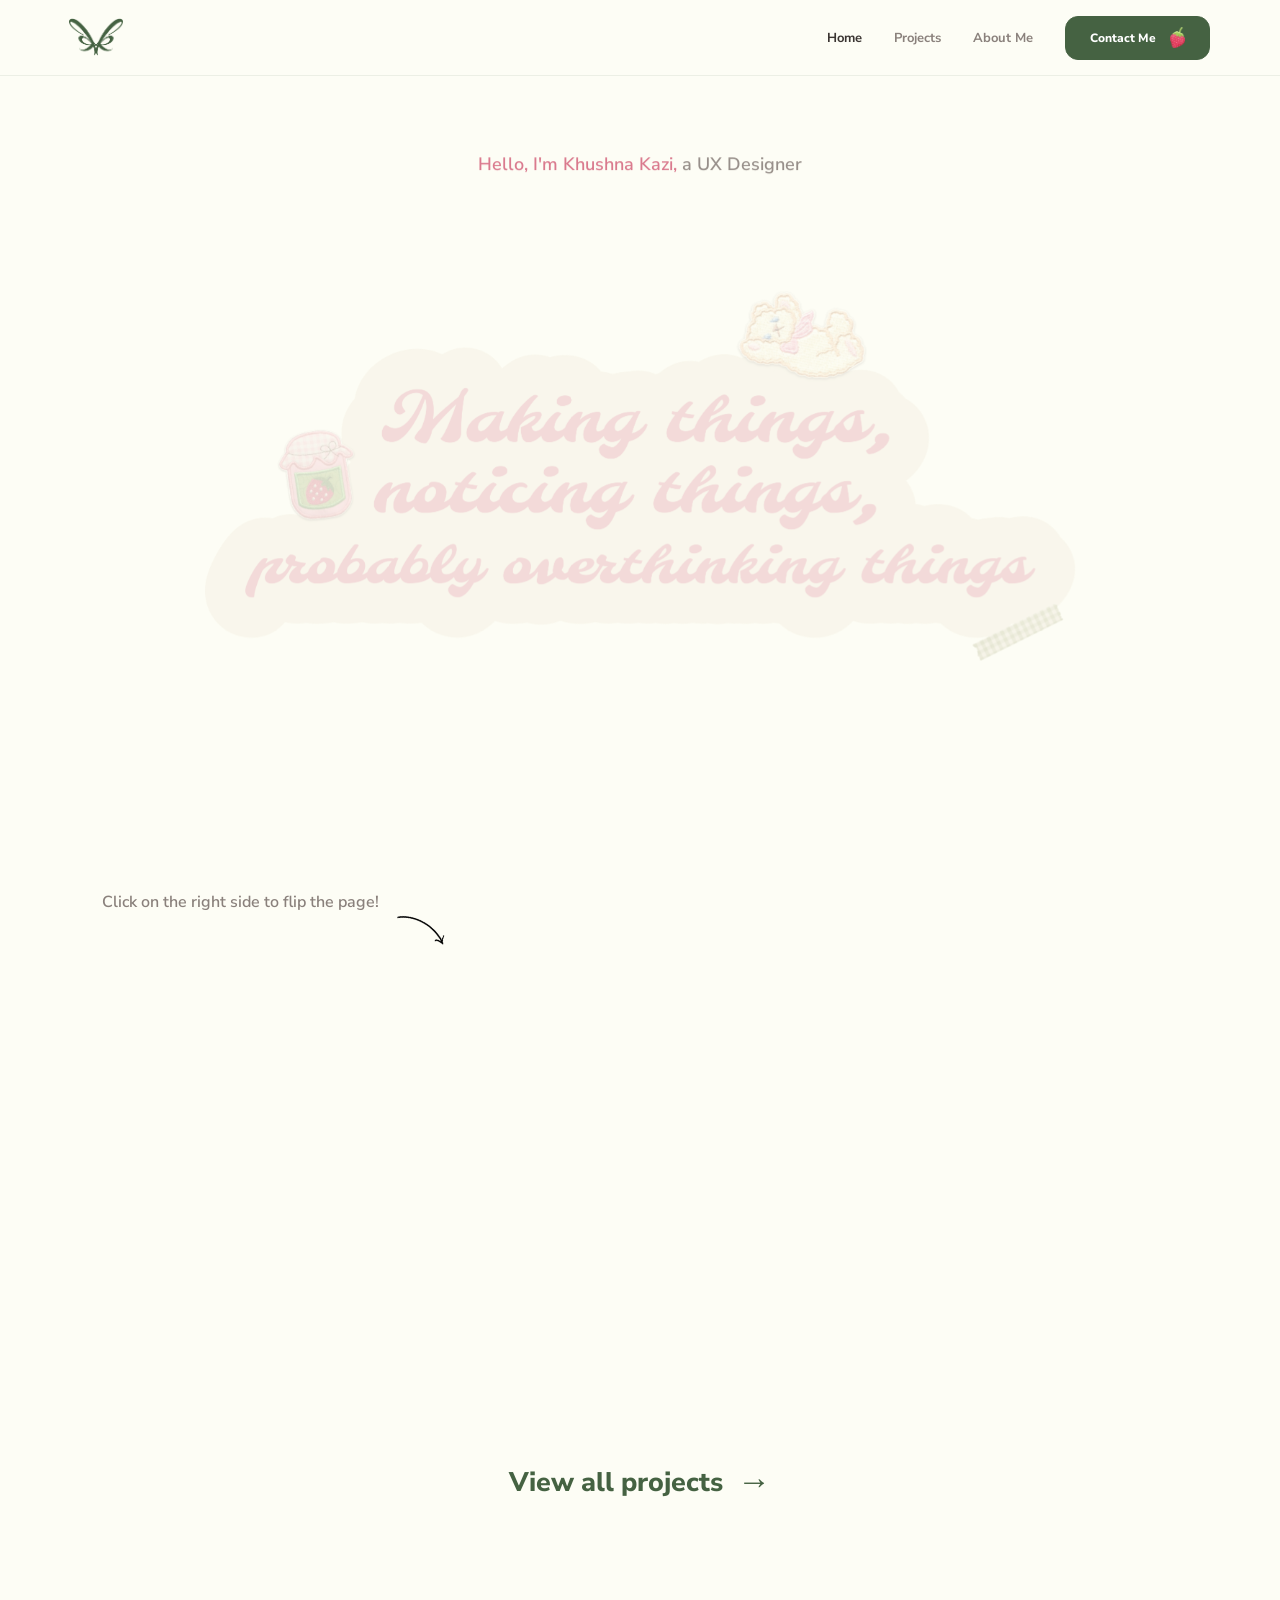
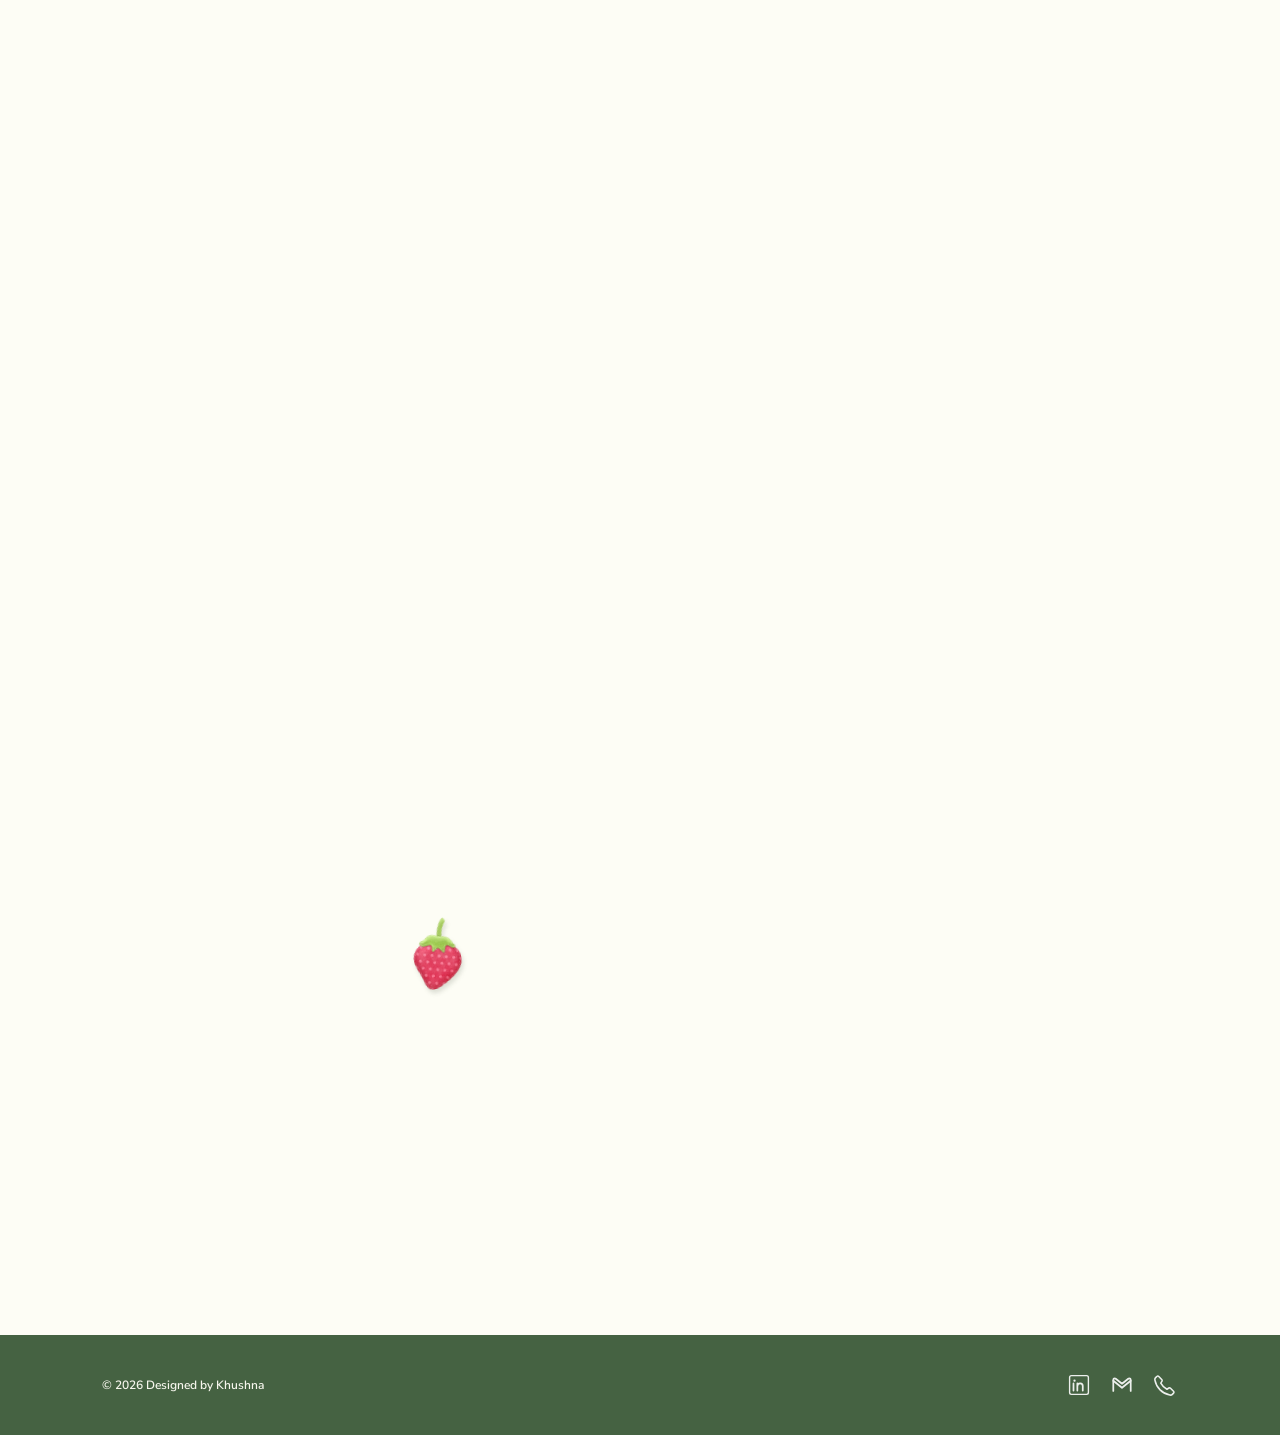
==== index.html @ fd44e113 "Initial commit - Khushna Portfolio" ====
<!doctype html>
<html lang="en">
  <head>
    <meta charset="utf-8">
    <meta http-equiv="refresh" content="0; url=main.html">
    <title>Khushna Kazi — UX Designer</title>
    <link rel="canonical" href="main.html">
  </head>
  <body>
    <p><a href="main.html">Open Khushna Kazi's portfolio</a></p>
  </body>
</html>
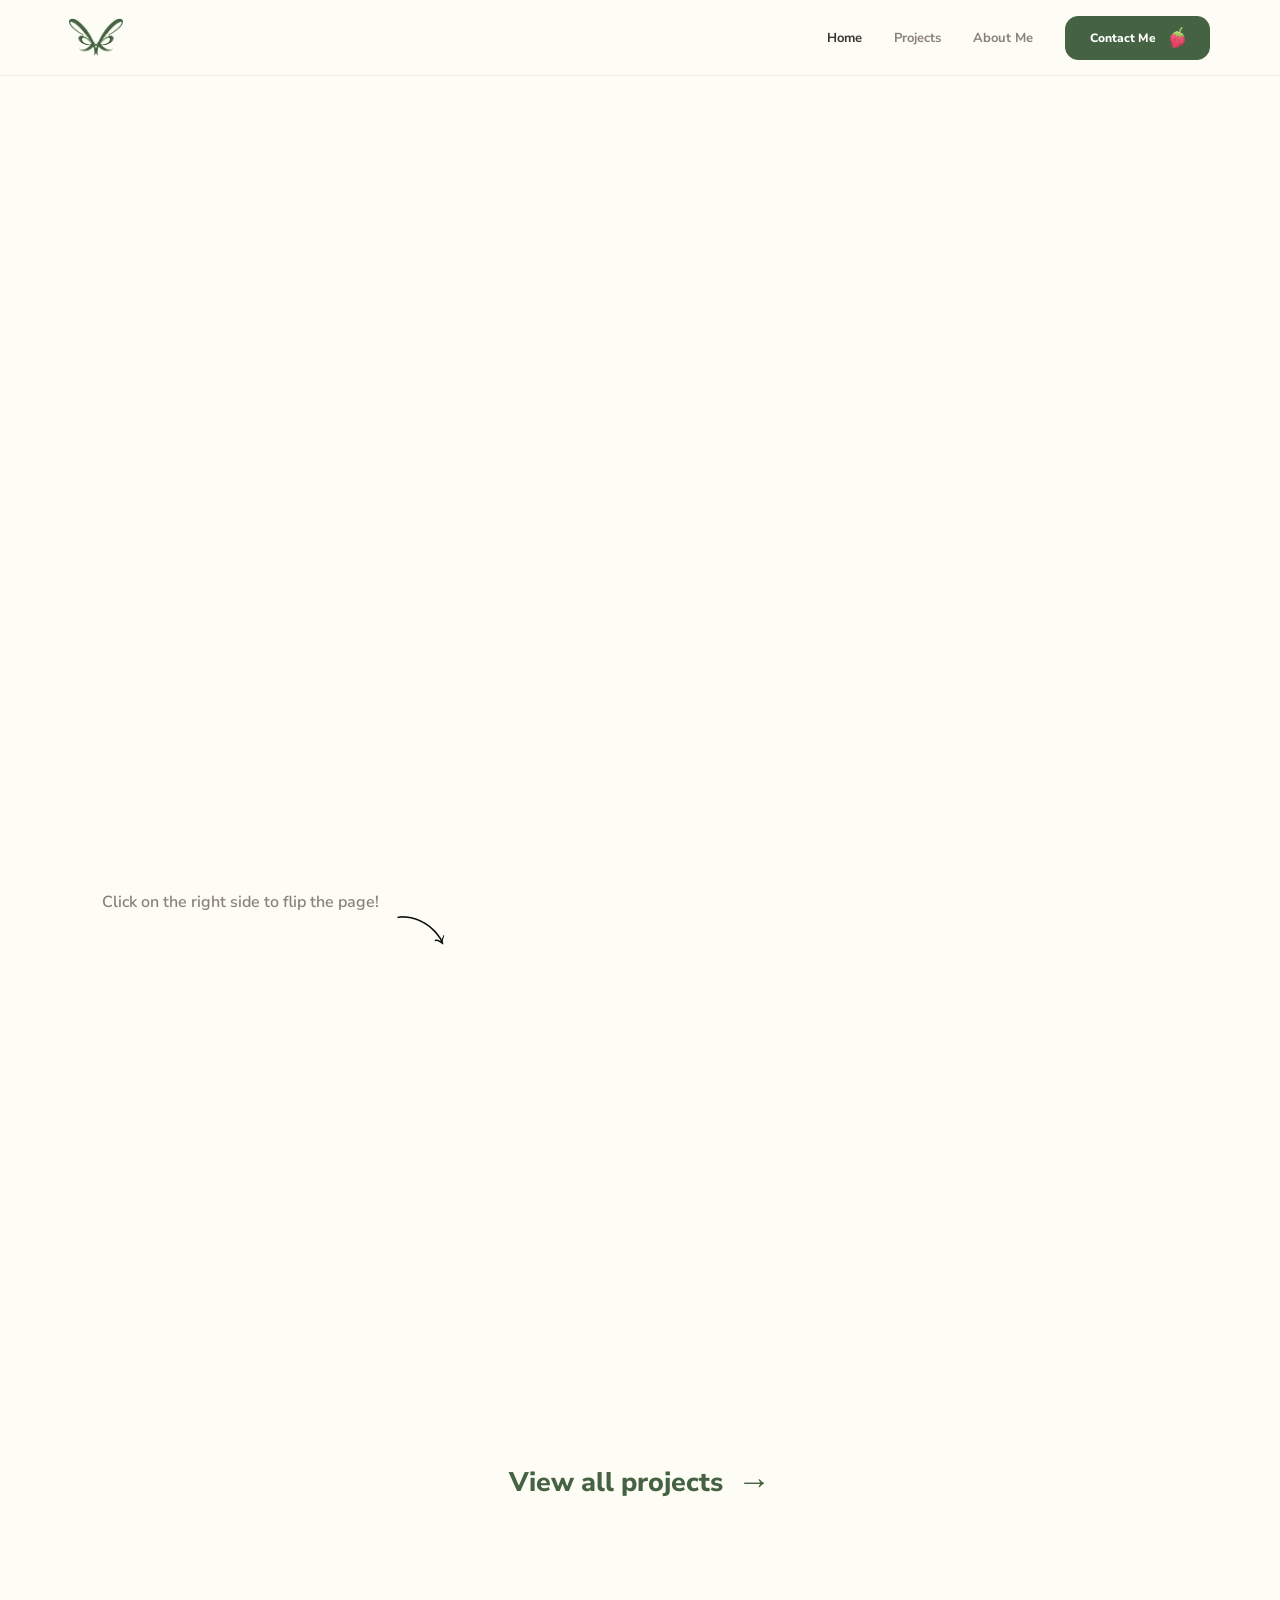
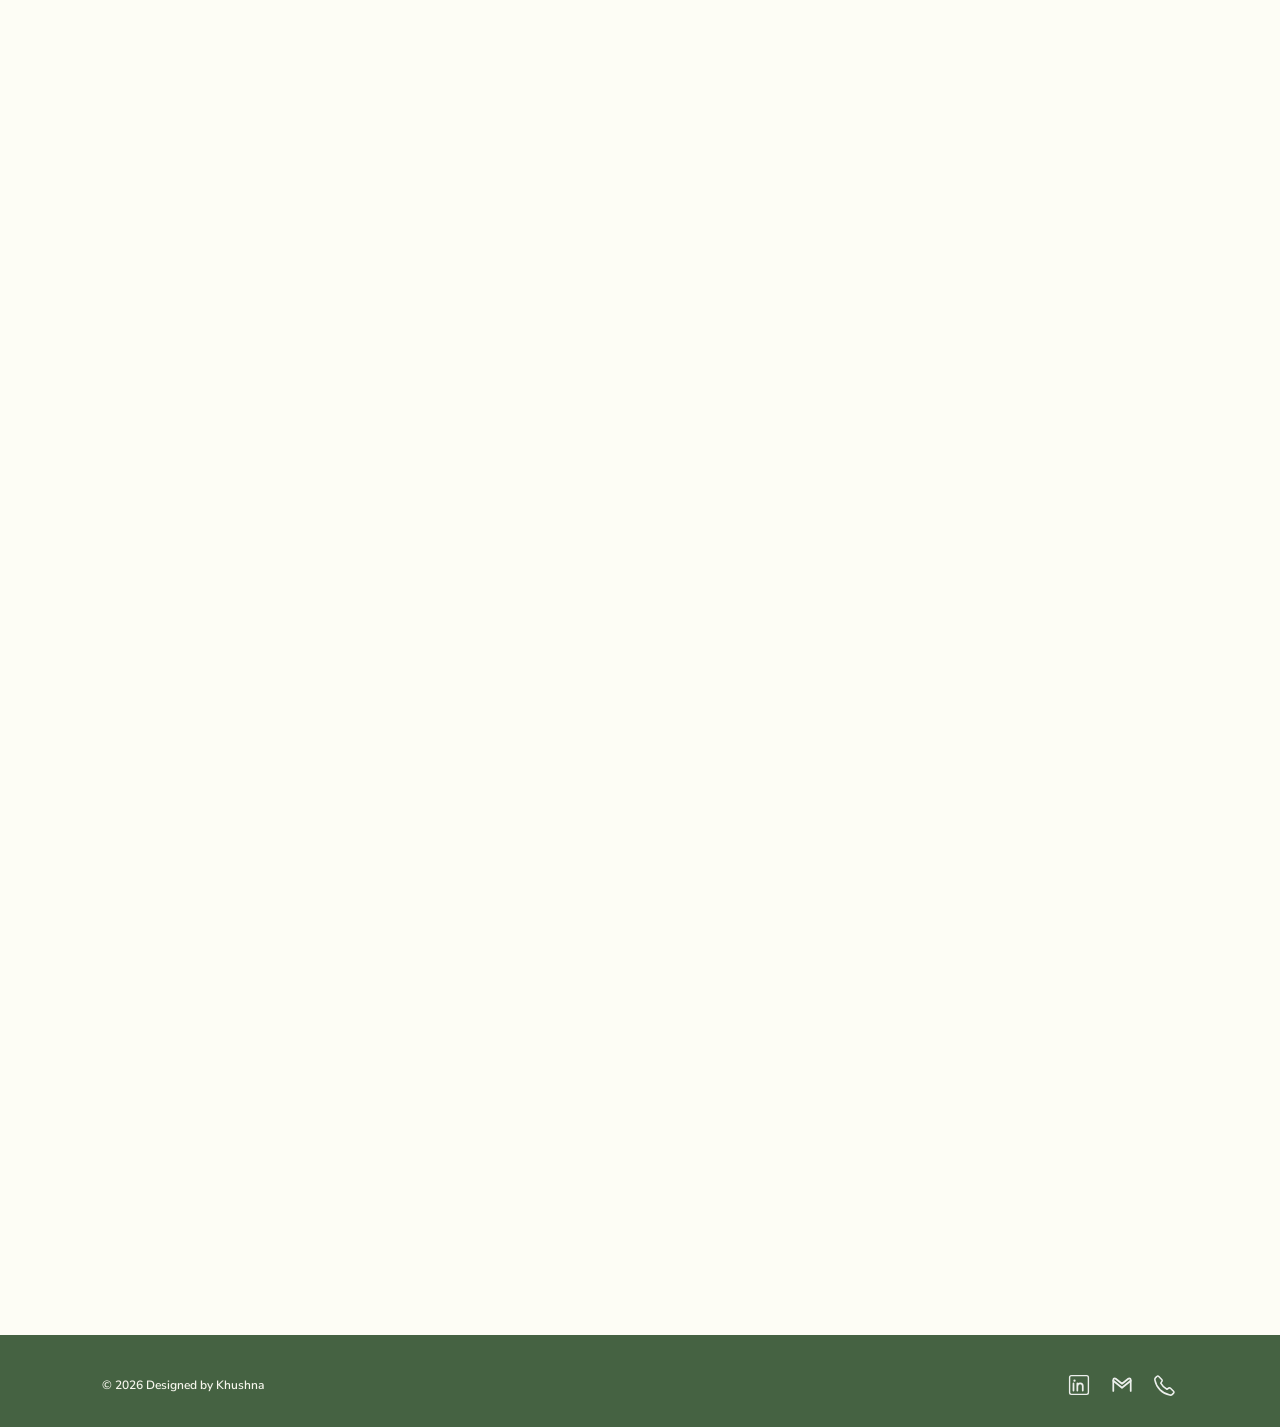
==== commit e7d1638d: "Update portfolio" ====
--- a/index.html
+++ b/index.html
@@ -2,9 +2,15 @@
 <html lang="en">
   <head>
     <meta charset="utf-8">
+    <title>Khushna Kazi | UX &amp; Product Designer</title>
+    <meta name="description" content="Explore Khushna Kazi's UX and product design portfolio, featuring research-driven projects, thoughtful interactions, and human-centred design.">
+    <meta property="og:title" content="Khushna Kazi | UX &amp; Product Designer">
+    <meta property="og:description" content="A little peek into my design process, UX case studies, and product design projects.">
+    <meta property="og:type" content="website">
+    <meta property="og:url" content="https://khushnak.github.io/Khushna-Portfolio/">
+    <meta property="og:image" content="https://khushnak.github.io/Khushna-Portfolio/Assets/Thumbnail.png">
+    <link rel="canonical" href="https://khushnak.github.io/Khushna-Portfolio/">
     <meta http-equiv="refresh" content="0; url=main.html">
-    <title>Khushna Kazi — UX Designer</title>
-    <link rel="canonical" href="main.html">
   </head>
   <body>
     <p><a href="main.html">Open Khushna Kazi's portfolio</a></p>
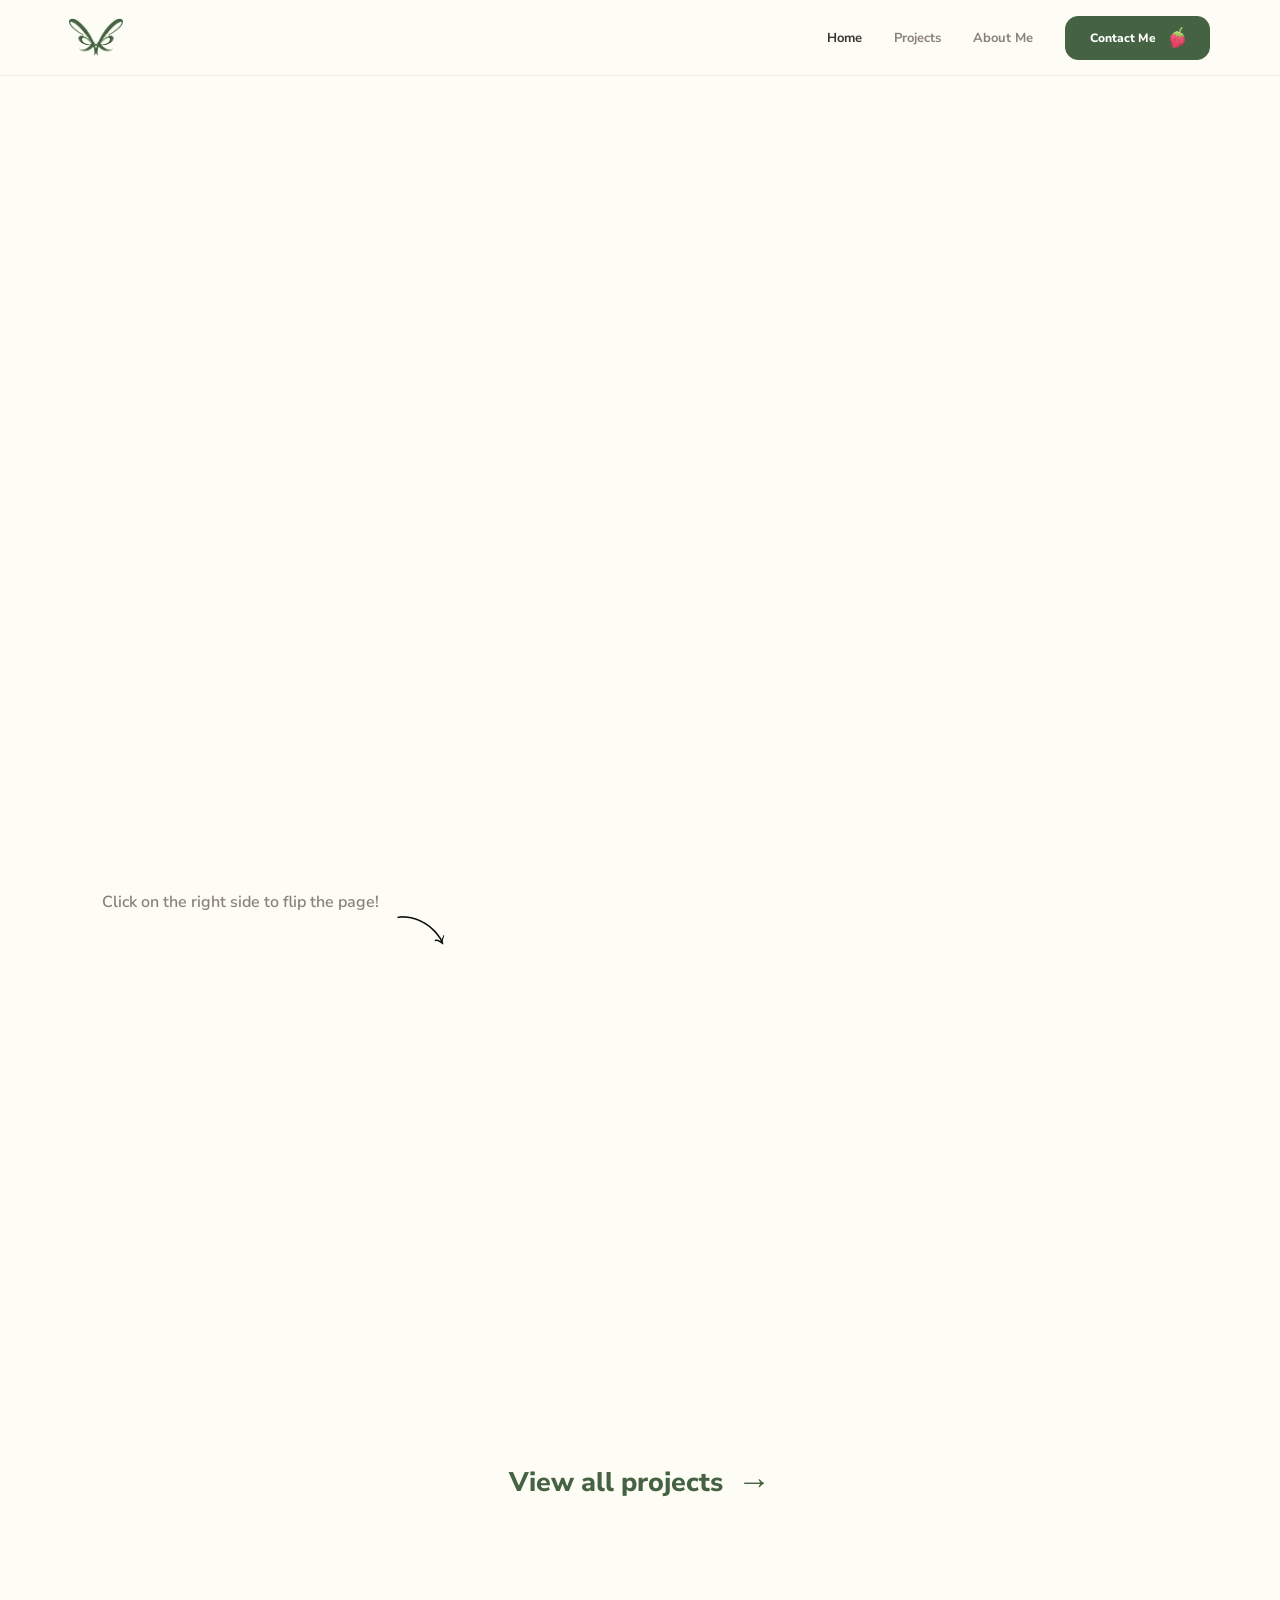
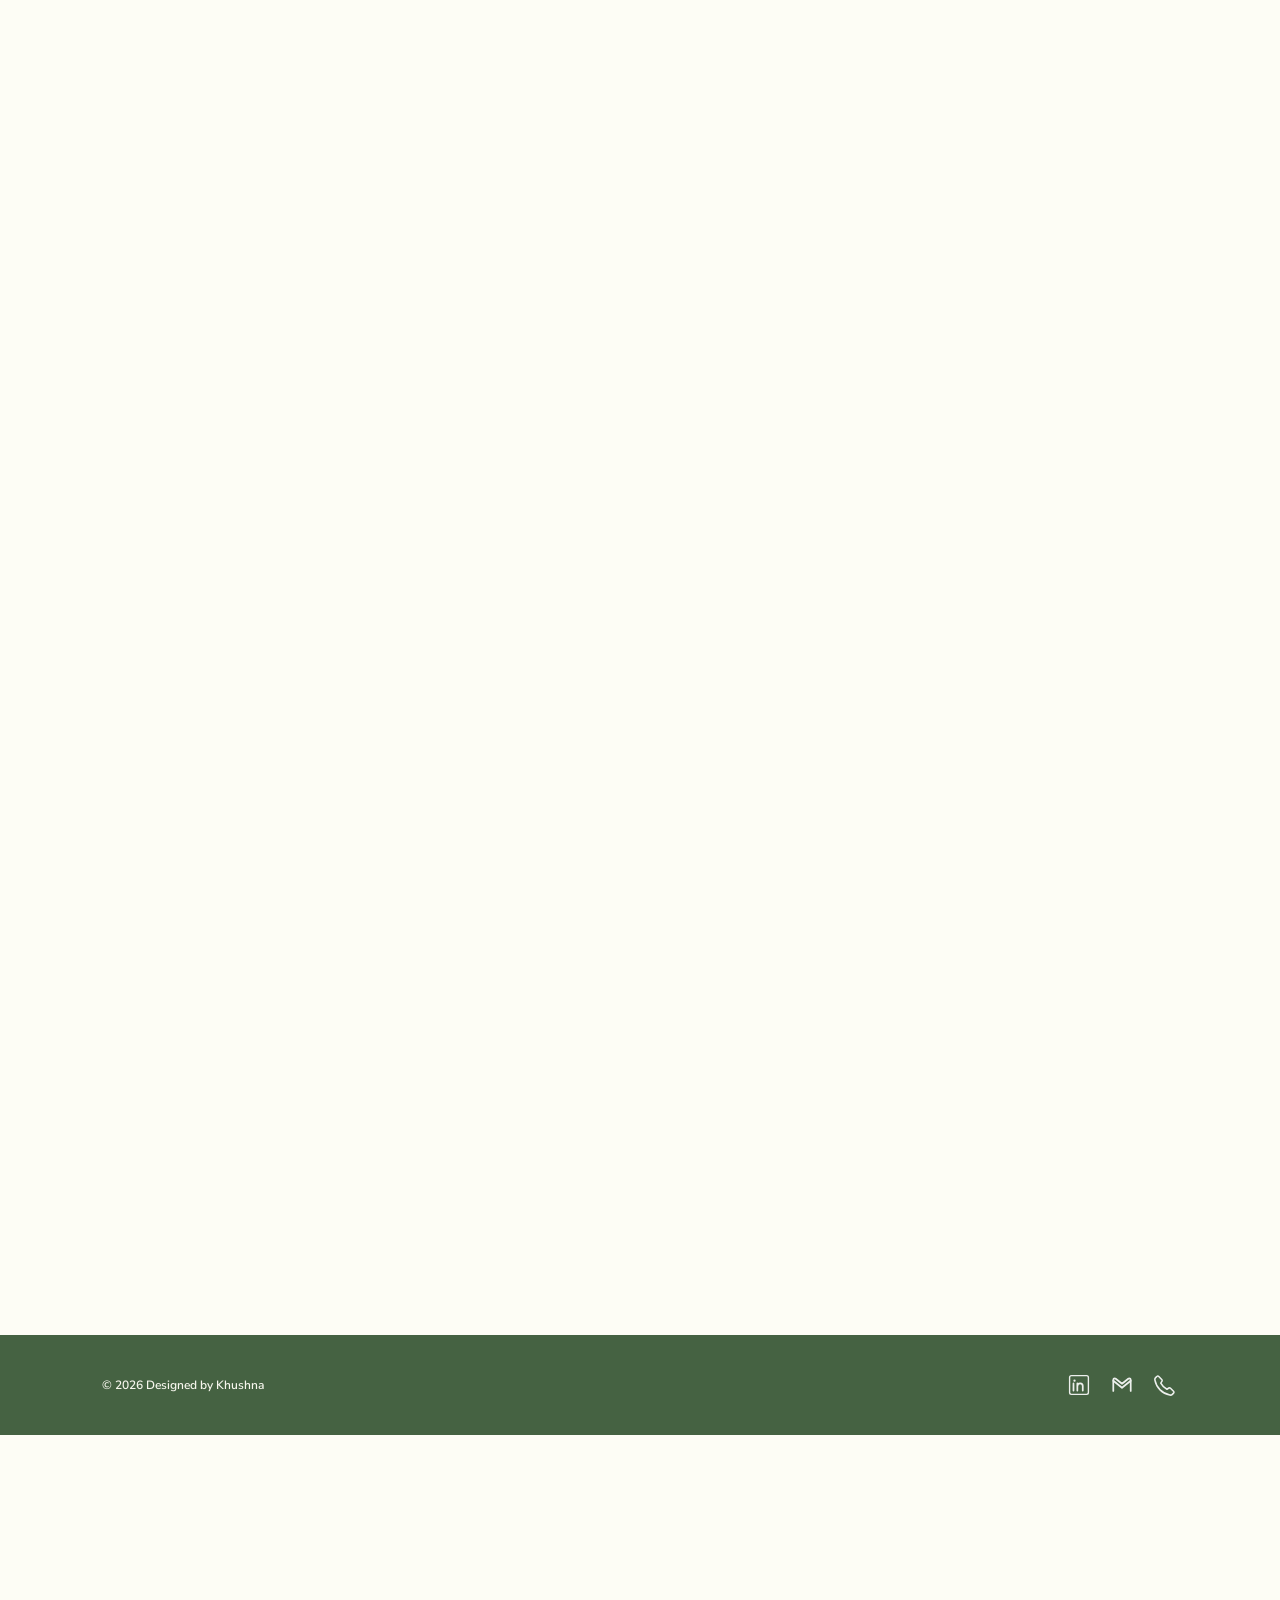
==== commit 26dc79ed: "Improve mobile layout and search indexing" ====
--- a/index.html
+++ b/index.html
@@ -2,14 +2,15 @@
 <html lang="en">
   <head>
     <meta charset="utf-8">
+    <meta name="viewport" content="width=device-width, initial-scale=1">
     <title>Khushna Kazi | UX &amp; Product Designer</title>
     <meta name="description" content="Explore Khushna Kazi's UX and product design portfolio, featuring research-driven projects, thoughtful interactions, and human-centred design.">
     <meta property="og:title" content="Khushna Kazi | UX &amp; Product Designer">
     <meta property="og:description" content="A little peek into my design process, UX case studies, and product design projects.">
     <meta property="og:type" content="website">
-    <meta property="og:url" content="https://khushnak.github.io/Khushna-Portfolio/">
+    <meta property="og:url" content="https://khushnak.github.io/Khushna-Portfolio/main.html">
     <meta property="og:image" content="https://khushnak.github.io/Khushna-Portfolio/Assets/Thumbnail.png">
-    <link rel="canonical" href="https://khushnak.github.io/Khushna-Portfolio/">
+    <link rel="canonical" href="https://khushnak.github.io/Khushna-Portfolio/main.html">
     <meta http-equiv="refresh" content="0; url=main.html">
   </head>
   <body>
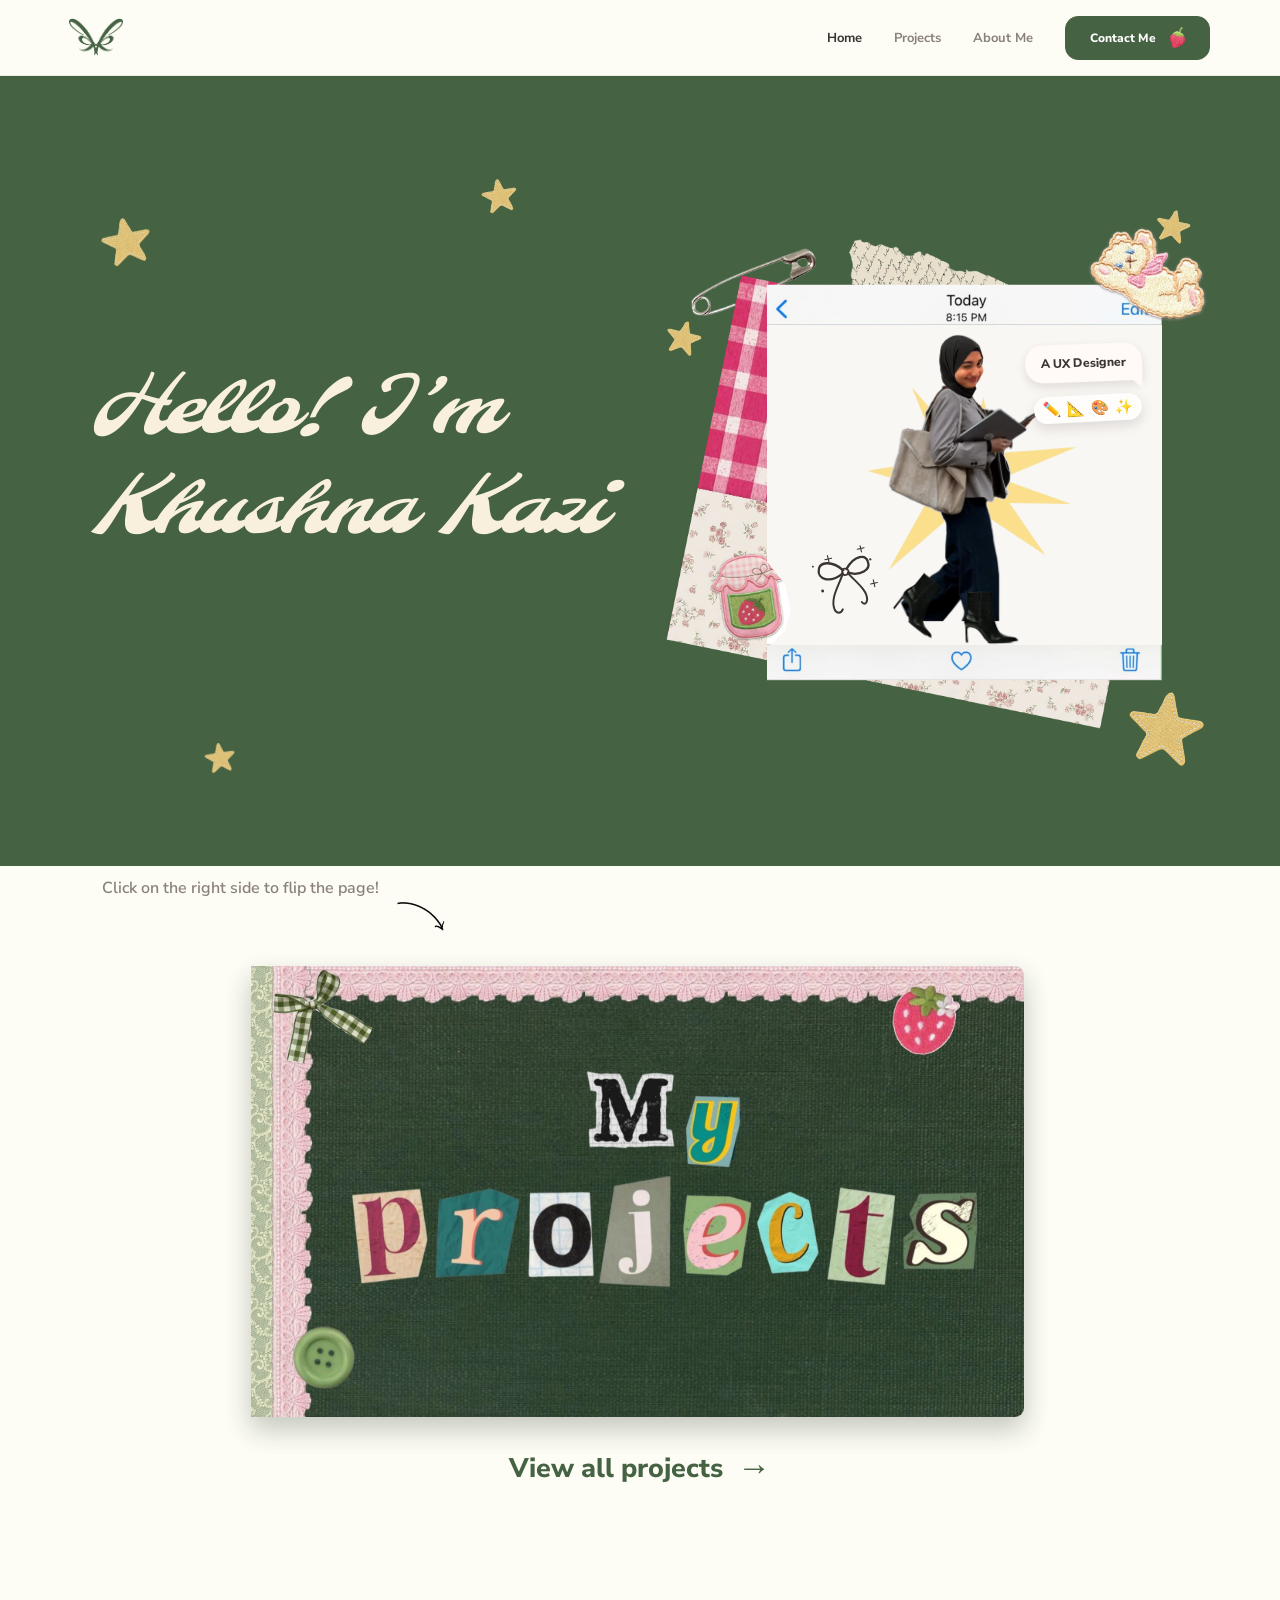
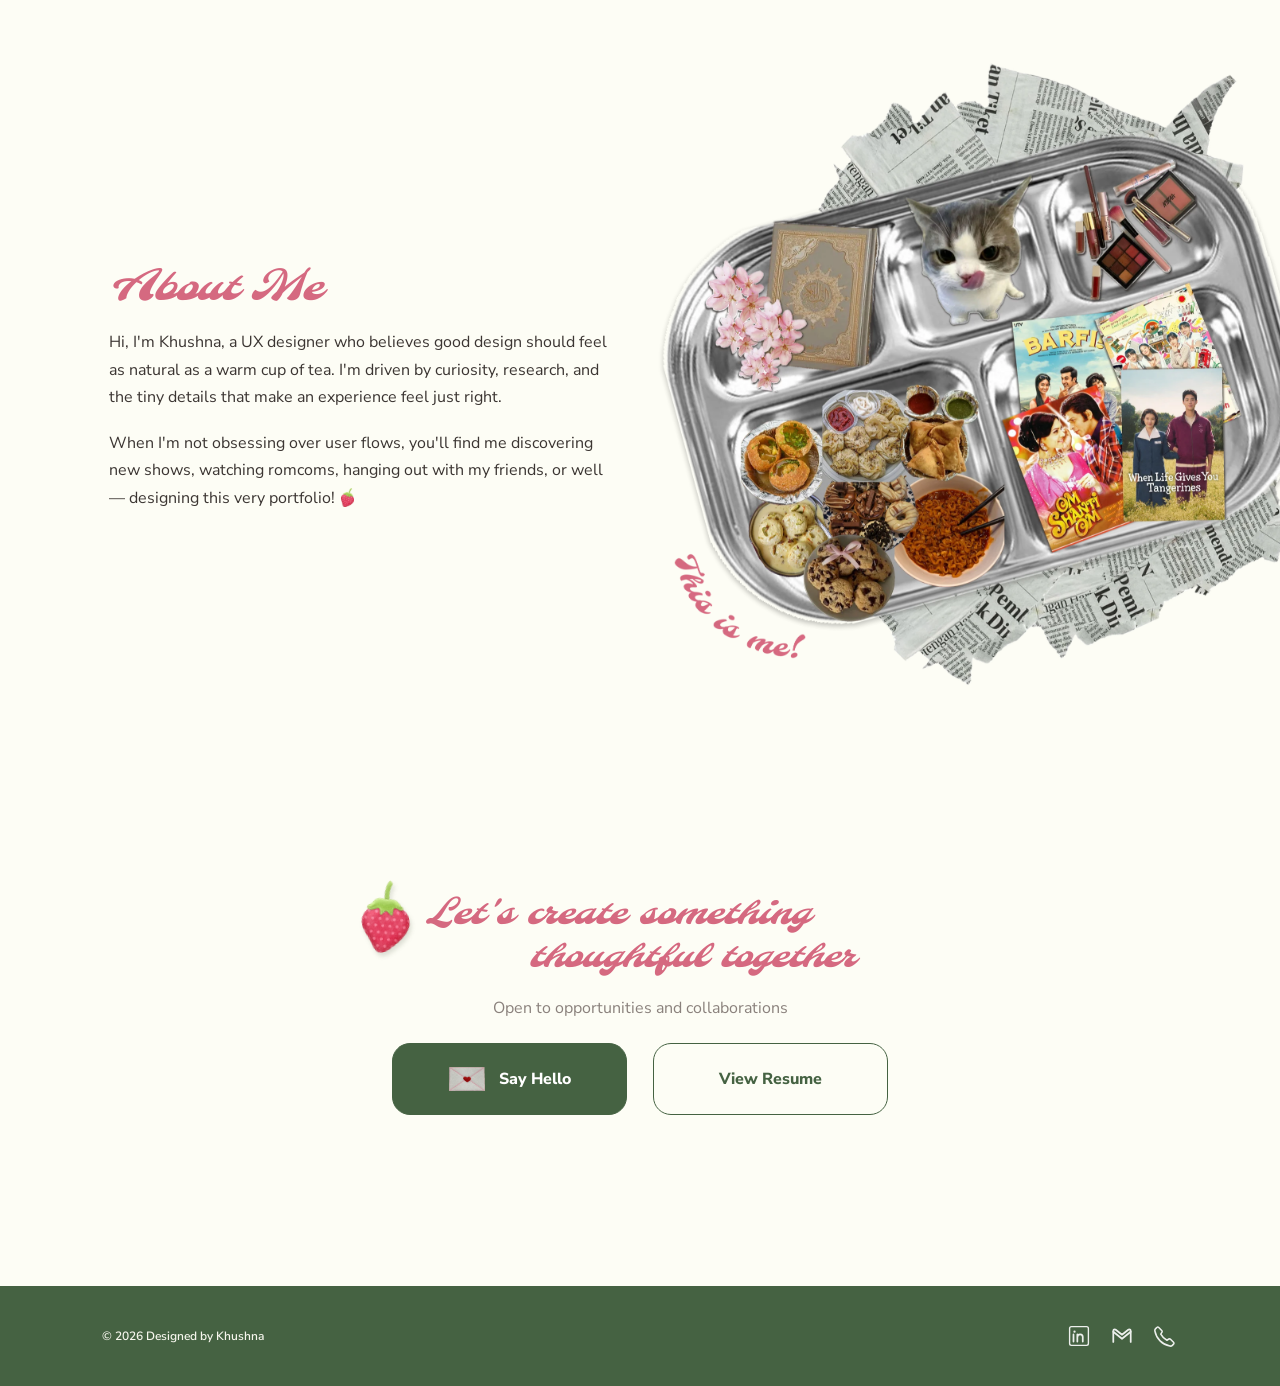
==== commit 5b6403c4: "Make index the portfolio homepage" ====
--- a/index.html
+++ b/index.html
@@ -3,17 +3,193 @@
   <head>
     <meta charset="utf-8">
     <meta name="viewport" content="width=device-width, initial-scale=1">
+    <meta name="theme-color" content="#FDFDF5">
+    <meta name="description" content="Explore Khushna Kazi's UX and product design portfolio, featuring research-driven projects, thoughtful interactions, and human-centred design.">
     <title>Khushna Kazi | UX &amp; Product Designer</title>
-    <meta name="description" content="Explore Khushna Kazi's UX and product design portfolio, featuring research-driven projects, thoughtful interactions, and human-centred design.">
     <meta property="og:title" content="Khushna Kazi | UX &amp; Product Designer">
     <meta property="og:description" content="A little peek into my design process, UX case studies, and product design projects.">
     <meta property="og:type" content="website">
-    <meta property="og:url" content="https://khushnak.github.io/Khushna-Portfolio/main.html">
+    <meta property="og:url" content="https://khushnak.github.io/Khushna-Portfolio/">
     <meta property="og:image" content="https://khushnak.github.io/Khushna-Portfolio/Assets/Thumbnail.png">
-    <link rel="canonical" href="https://khushnak.github.io/Khushna-Portfolio/main.html">
-    <meta http-equiv="refresh" content="0; url=main.html">
+    <link rel="canonical" href="https://khushnak.github.io/Khushna-Portfolio/">
+    <link rel="preconnect" href="https://fonts.googleapis.com">
+    <link rel="preconnect" href="https://fonts.gstatic.com" crossorigin>
+    <link href="https://fonts.googleapis.com/css2?family=Molle:ital@1&amp;family=Nunito+Sans:wght@400;500;600;700;800&amp;display=swap" rel="stylesheet">
+    <link rel="stylesheet" href="styles.css?v=20261126-3">
+    <script src="script.js?v=20261126-1" defer></script>
   </head>
-  <body>
-    <p><a href="main.html">Open Khushna Kazi's portfolio</a></p>
+  <body class="page-home">
+    <header class="site-header mobile-header">
+      <a class="brand" href="./" aria-label="Khushna Kazi, home">
+        <img src="Assets/logo.png" alt="" width="920" height="1080">
+      </a>
+      <button class="mobile-menu-toggle" type="button" aria-controls="mobile-nav" aria-expanded="false" aria-label="Open menu"><span class="menu-lines" aria-hidden="true"></span></button>
+      <nav class="site-nav" id="mobile-nav" aria-label="Main navigation">
+        <a class="nav-link is-current" href="./" aria-current="page">Home</a>
+        <a class="nav-link" href="projects.html">Projects</a>
+        <a class="nav-link" href="#about" data-scroll-to="about">About Me</a>
+        <a class="contact-button" href="https://mail.google.com/mail/?view=cm&amp;fs=1&amp;to=khushna.kazi%40gmail.com" target="_blank" rel="noopener noreferrer">Contact Me <img src="Assets/strawberry.png" alt="" width="268" height="387"></a>
+      </nav>
+    </header>
+
+    <main>
+      <section class="hero reveal-scope" id="home" data-reveal aria-labelledby="hero-title">
+        <img class="star hero-star small-star star-one" style="--star-delay:.58s" width="256" height="244" src="Assets/yellow star embroidery-transparent.png" alt="">
+        <img class="star hero-star small-star star-two" style="--star-delay:.88s" width="256" height="244" src="Assets/yellow star embroidery-transparent.png" alt="">
+        <img class="star hero-star small-star star-three" style="--star-delay:1.18s" width="256" height="244" src="Assets/yellow star embroidery-transparent.png" alt="">
+        <img class="star hero-star small-star star-four" style="--star-delay:1.48s" width="256" height="244" src="Assets/yellow star embroidery-transparent.png" alt="">
+        <img class="star hero-star small-star star-five" style="--star-delay:1.78s" width="256" height="244" src="Assets/yellow star embroidery-transparent.png" alt="">
+        <img class="star hero-star small-star star-six" style="--star-delay:2.08s" width="256" height="244" src="Assets/yellow star embroidery-transparent.png" alt="">
+        <div class="hero-copy">
+          <h1 id="hero-title"><span>Hello! I’m</span><span>Khushna Kazi</span></h1>
+          <p class="visually-hidden">UX designer</p>
+        </div>
+        <div class="hero-visual">
+          <div class="frame-window" aria-hidden="true">
+            <img class="yellow-star" src="Assets/Yellow-Star-transparent.png" alt="">
+            <img class="character is-active" src="Assets/UXDesigner-cutout.webp" alt="">
+            <img class="character" src="Assets/Creative-cutout.webp?v=20261125-2" alt="">
+            <img class="character" src="Assets/Cutie-cutout.webp?v=20261125-2" alt="">
+            <span class="reaction-tray" id="reaction-tray"><span>✏️</span><span>📐</span><span>🎨</span><span>✨</span></span>
+            <span class="role-message"><span>A </span><span id="role-word">UX Designer</span></span>
+          </div>
+          <img class="frame-art" src="Assets/Frame.png?v=20261125-2" alt="">
+          <img class="frame-art frame-jam-front" src="Assets/Frame.png?v=20261125-2" alt="" aria-hidden="true">
+          <button class="frame-icon-button frame-share-button" type="button" data-meme="Assets/share meme.jpg" data-meme-alt="A smiling man wearing a patterned scarf" aria-label="Open share meme"></button>
+          <button class="frame-icon-button frame-heart-button" type="button" data-meme="Assets/like meme.jpg" data-meme-alt="A yellow character saying Arigathanks gozaimuch" aria-label="Open heart meme"></button>
+          <button class="frame-icon-button frame-delete-button" type="button" data-meme="Assets/delete meme.jpg" data-meme-alt="A collage of Salman Khan reaction faces" aria-label="Open delete meme"></button>
+          <svg class="role-doodle bow-doodle is-active" viewBox="0 0 120 145" aria-hidden="true">
+            <path class="ink" stroke-width="4" d="M58 48 C42 26 21 25 17 37 C10 53 30 66 56 53 M64 47 C84 26 102 30 103 43 C105 58 85 65 65 54"/>
+            <path class="ink" stroke-width="3.4" d="M55 55 C43 74 25 91 28 111 C30 119 37 121 42 114 M65 55 C75 73 91 91 87 107 C84 115 79 114 77 109"/>
+            <path class="ink" stroke-width="3" d="M56 48 C58 44 63 45 66 49 C68 53 65 57 61 57 C56 57 54 53 56 48 Z"/>
+            <path class="ink" stroke-width="1.9" d="M37 17 L37 29 M31 23 L43 23 M96 13 L96 24 M90 18 L102 18 M105 76 L105 88 M99 82 L111 82"/>
+            <circle class="dot" cx="15" cy="75" r="2.5"/><circle class="dot" cx="108" cy="40" r="2"/><circle class="dot" cx="8" cy="30" r="1.7"/>
+          </svg>
+          <svg class="role-doodle sparkle-doodle" viewBox="0 0 120 145" aria-hidden="true">
+            <path class="ink" stroke-width="3.4" d="M57 24 Q60 53 65 61 Q72 67 95 71 Q70 75 65 84 Q60 93 57 121 Q53 94 47 85 Q39 78 16 72 Q40 68 47 60 Q53 52 57 24 Z"/>
+            <path class="ink" stroke-width="2.8" d="M25 18 Q27 28 37 31 Q27 33 25 43 Q23 33 13 31 Q23 29 25 18 Z M98 21 Q100 34 113 37 Q100 40 98 53 Q96 40 83 37 Q96 34 98 21 Z"/>
+            <circle class="dot" cx="14" cy="95" r="2.6"/><circle class="dot" cx="104" cy="107" r="2.5"/><circle class="dot" cx="103" cy="13" r="2"/>
+          </svg>
+          <svg class="role-doodle bunny-doodle" viewBox="0 0 120 145" aria-hidden="true">
+            <path class="ink" stroke-width="4.1" d="M41 54 C36 44 33 22 37 14 C41 6 50 10 54 17 C58 24 58 38 60 46 C62 35 65 16 72 12 C80 7 87 11 88 20 C89 33 82 48 78 56 C91 65 97 79 96 95 C95 115 81 126 60 127 C37 128 22 114 22 94 C22 78 28 65 41 54 Z"/>
+            <circle class="dot" cx="42" cy="91" r="3.6"/><circle class="dot" cx="77" cy="91" r="3.6"/>
+            <path class="ink" stroke-width="2.8" d="M55 106 L60 110 L65 106 M60 110 L55 116 M60 110 L65 116"/>
+          </svg>
+        </div>
+      </section>
+
+      <dialog class="hero-meme-dialog" id="hero-meme-dialog" aria-label="Meme popup">
+        <button class="hero-meme-close" type="button" aria-label="Close meme popup">×</button>
+        <img src="" alt="">
+      </dialog>
+
+      <section class="featured-projects reveal-scope" id="featured-projects" data-reveal aria-labelledby="featured-title">
+        <h2 class="mobile-projects-title" id="featured-title">My Projects</h2>
+        <img class="star feature-star star-1" src="Assets/star.png" alt="" style="--star-delay:.58s" loading="lazy" width="256" height="244">
+        <img class="star feature-star star-2" src="Assets/star.png" alt="" style="--star-delay:.88s" loading="lazy" width="256" height="244">
+        <img class="star feature-star star-3" src="Assets/star.png" alt="" style="--star-delay:1.18s" loading="lazy" width="256" height="244">
+        <p class="book-hint"><span>Click on the right side to flip the page!</span><img src="Assets/arrow.png" alt="" width="126" height="127"></p>
+
+        <div class="book-stage reveal-from-top" data-book aria-label="Featured project scrapbook">
+          <div class="book-spine" aria-hidden="true"></div>
+          <div class="book-pages">
+            <article class="project-page is-active" data-project-page="0" aria-label="Selective Mutism project preview">
+              <img src="Assets/web/sm.webp" alt="Scrapbook preview of a low-pressure communication tool for children with selective mutism" width="2000" height="1166" loading="lazy">
+              <a class="case-link" href="selective-mutism.html">Read the case study <span aria-hidden="true">→</span></a>
+            </article>
+            <article class="project-page" data-project-page="1" aria-label="Svaroots project preview" aria-hidden="true">
+              <img src="Assets/web/svaroots.webp" alt="Scrapbook preview of Svaroots, a sneaker brand shaped by Indian craft" width="2000" height="1166" loading="lazy">
+              <a class="case-link" href="svaroots.html" tabindex="-1">Read the case study <span aria-hidden="true">→</span></a>
+            </article>
+            <article class="project-page" data-project-page="2" aria-label="Chakli Maker project preview" aria-hidden="true">
+              <img src="Assets/web/chakli.webp" alt="Scrapbook preview of a redesigned traditional chakli maker" width="2000" height="1166" loading="lazy">
+              <a class="case-link" href="chakli.html" tabindex="-1">Read the case study <span aria-hidden="true">→</span></a>
+            </article>
+            <button class="book-turn book-turn-next" type="button" data-book-next aria-label="Flip to the next project"><span aria-hidden="true">→</span></button>
+          </div>
+          <button class="book-turn book-turn-prev" type="button" data-book-prev aria-label="Return to the scrapbook cover"></button>
+          <div class="page-flip" data-page-flip aria-hidden="true">
+            <img class="page-flip-front" src="Assets/web/sm.webp" alt="" width="2000" height="1166">
+            <div class="page-flip-back"></div>
+          </div>
+          <button class="book-cover" type="button" data-book-open aria-label="Open the project scrapbook by turning its right edge">
+            <img src="Assets/web/scrapbook_cover.webp" alt="My projects scrapbook cover" width="2000" height="1166" loading="eager" fetchpriority="low" decoding="async">
+          </button>
+        </div>
+
+        <div class="featured-mobile" aria-label="Featured case studies">
+          <article class="project-card">
+            <div class="project-card-image"><img src="Assets/sm_cover.webp" alt="Selective Mutism project sketchbook with communication tool concepts" width="1448" height="1086" loading="lazy"></div>
+            <div class="project-card-body">
+              <p class="project-card-kicker">UX Research &amp; Concept · In Progress · Team of 4</p>
+              <h3>Designing Low Pressure Communication for Children with Selective Mutism</h3>
+              <p class="project-card-summary">A research-driven communication tool designed to help children with Selective Mutism communicate comfortably, without pressure.</p>
+              <a class="project-card-link" href="selective-mutism.html" aria-label="Read the Selective Mutism case study">Read the case study <span aria-hidden="true">→</span></a>
+            </div>
+          </article>
+          <article class="project-card">
+            <div class="project-card-image"><img src="Assets/svaroots_cover.webp" alt="Svaroots sneaker brand concept sketchbook" width="1448" height="1086" loading="lazy"></div>
+            <div class="project-card-body">
+              <p class="project-card-kicker">Research, Branding &amp; App UI · Team of 5</p>
+              <h3>Building a Sneaker Brand Around Indian Craft</h3>
+              <p class="project-card-summary">Svaroots — a customizable sneaker platform blending Indian textile heritage with modern personalization.</p>
+              <a class="project-card-link" href="svaroots.html" aria-label="Read the Svaroots case study">Read the case study <span aria-hidden="true">→</span></a>
+            </div>
+          </article>
+          <article class="project-card">
+            <div class="project-card-image"><img src="Assets/chakli_cover.webp" alt="Traditional chakli maker redesign sketchbook" width="1280" height="720" loading="lazy"></div>
+            <div class="project-card-body">
+              <p class="project-card-kicker">Ergonomics &amp; Product Design · Team of 4</p>
+              <h3>Redesigning the Traditional Chakli Maker</h3>
+              <p class="project-card-summary">Redesigning the traditional chakli maker to improve comfort, usability and everyday cooking experiences.</p>
+              <a class="project-card-link" href="chakli.html" aria-label="Read the Chakli Maker case study">Read the case study <span aria-hidden="true">→</span></a>
+            </div>
+          </article>
+        </div>
+
+        <a class="view-projects" href="projects.html">View all projects <span aria-hidden="true">→</span></a>
+      </section>
+
+      <section class="about reveal-scope" id="about" data-reveal aria-labelledby="about-title">
+        <img class="star about-star star-1" src="Assets/star.png" alt="" style="--star-delay:.58s" loading="lazy" width="256" height="244">
+        <img class="star about-star star-2" src="Assets/star.png" alt="" style="--star-delay:.88s" loading="lazy" width="256" height="244">
+        <img class="star about-star star-3" src="Assets/star.png" alt="" style="--star-delay:1.18s" loading="lazy" width="256" height="244">
+        <div class="about-copy reveal-from-left">
+          <h2 id="about-title">About Me</h2>
+          <p>Hi, I'm Khushna, a UX designer who believes good design should feel as natural as a warm cup of tea. I'm driven by curiosity, research, and the tiny details that make an experience feel just right.</p>
+          <p>When I'm not obsessing over user flows, you'll find me discovering new shows, watching romcoms, hanging out with my friends, or well — designing this very portfolio! <img class="inline-berry" src="Assets/strawberry.png" alt="" width="268" height="387"></p>
+        </div>
+        <img class="about-art reveal-from-right" src="Assets/web/tray.webp" alt="A tray with favourite foods, a kitten, a book, films and everyday inspirations" width="1800" height="1651" loading="lazy">
+      </section>
+
+      <section class="closing reveal-scope" id="contact" data-reveal aria-labelledby="closing-title">
+        <img class="star closing-star star-1" src="Assets/star.png" alt="" style="--star-delay:.58s" loading="lazy" width="256" height="244">
+        <img class="star closing-star star-2" src="Assets/star.png" alt="" style="--star-delay:.88s" loading="lazy" width="256" height="244">
+        <img class="star closing-star star-3" src="Assets/star.png" alt="" style="--star-delay:1.18s" loading="lazy" width="256" height="244">
+        <div class="closing-content reveal-from-top">
+          <h2 id="closing-title"><img class="closing-berry" src="Assets/strawberry.png" alt="" width="268" height="387"><span>Let's create something</span><span>thoughtful together</span></h2>
+          <p>Open to opportunities and collaborations</p>
+          <div class="closing-actions">
+            <a class="button button-primary" href="https://mail.google.com/mail/?view=cm&amp;fs=1&amp;to=khushna.kazi%40gmail.com" target="_blank" rel="noopener noreferrer"><img src="Assets/envelope.webp" alt="" width="480" height="323"> Say Hello</a>
+            <a class="button button-outline" href="https://drive.google.com/file/d/1aumWL8Bh-cjOA6X9JFRS7vErhlf1nD0X/view?usp=sharing" target="_blank" rel="noopener noreferrer">View Resume</a>
+          </div>
+        </div>
+      </section>
+    </main>
+
+    <footer class="site-footer">
+      <p>© 2026 Designed by Khushna</p>
+      <div class="footer-contact">
+        <a class="footer-icon" href="https://www.linkedin.com/in/khushna-kazi-005b32264/" target="_blank" rel="noopener noreferrer" aria-label="Khushna Kazi on LinkedIn"><img src="Assets/linkedin-icon.svg" alt="" width="24" height="24"></a>
+        <a class="footer-icon" href="https://mail.google.com/mail/?view=cm&amp;fs=1&amp;to=khushna.kazi%40gmail.com" target="_blank" rel="noopener noreferrer" aria-label="Email Khushna on Gmail"><img src="Assets/gmail-icon.svg" alt="" width="24" height="24"></a>
+        <span class="footer-phone">
+          <button class="footer-icon footer-copy-button" type="button" data-copy-phone="9511674504" aria-label="Copy phone number 9511674504"><img src="Assets/phone-icon.svg" alt="" width="24" height="24"></button>
+          <span class="copy-feedback" role="status" aria-live="polite"></span>
+        </span>
+      </div>
+    </footer>
+    <!-- Cloudflare Web Analytics -->
+    <script type="module" src="https://static.cloudflareinsights.com/beacon.min.js" data-cf-beacon='{"token":"190547916235429abcf3196cf8d368f0"}'></script>
+    <!-- End Cloudflare Web Analytics -->
   </body>
 </html>
--- a/styles.css
+++ b/styles.css
@@ -0,0 +1,659 @@
+:root {
+  --pink: #d56980;
+  --pink-light: #fdc3cf;
+  --pink-pale: #ffe7f0;
+  --green: #456242;
+  --green-light: #9ba96e;
+  --green-pale: #d6d9ae;
+  --sand: #ede2cf;
+  --cream: #fdfdf5;
+  --ink: #3b3532;
+  --muted: #8a817c;
+  --body-font: "Nunito Sans", Arial, sans-serif;
+  --display-font: "Molle", cursive;
+}
+
+* { box-sizing: border-box; }
+html { scroll-behavior: smooth; }
+body {
+  margin: 0;
+  min-width: 0;
+  background: var(--cream);
+  color: var(--ink);
+  font-family: var(--body-font);
+  -webkit-font-smoothing: antialiased;
+}
+button, a { -webkit-tap-highlight-color: transparent; }
+button { font: inherit; }
+img { max-width: 100%; }
+a { color: inherit; }
+:focus-visible { outline: 3px solid var(--pink); outline-offset: 4px; }
+.visually-hidden {
+  position: absolute;
+  width: 1px;
+  height: 1px;
+  padding: 0;
+  overflow: hidden;
+  clip: rect(0, 0, 0, 0);
+  white-space: nowrap;
+  border: 0;
+}
+
+.site-header {
+  position: relative;
+  z-index: 30;
+  display: flex;
+  align-items: center;
+  justify-content: space-between;
+  width: 100%;
+  height: 76px;
+  padding: 0 clamp(28px, 5.5vw, 88px);
+  border-bottom: 1px solid rgba(69, 98, 66, .09);
+  background: var(--cream);
+}
+.page-home .site-header,
+.page-svaroots .site-header,
+.page-sm .site-header,
+.page-chakli .site-header { position: sticky; top: 0; z-index: 100; }
+.brand {
+  display: inline-flex;
+  width: 51px;
+  height: 51px;
+  align-items: center;
+  justify-content: center;
+  color: var(--green);
+}
+.brand img { display: block; width: 54px; max-width: none; height: 63px; object-fit: contain; }
+.site-nav { display: flex; align-items: center; gap: clamp(22px, 2.5vw, 40px); }
+.mobile-menu-toggle { display: none; }
+.nav-link {
+  color: var(--muted);
+  text-decoration: none;
+  font-size: 13px;
+  font-weight: 700;
+  transition: color .2s ease;
+}
+.nav-link:hover, .nav-link.is-current { color: var(--ink); }
+.contact-button, .button {
+  display: inline-flex;
+  align-items: center;
+  justify-content: center;
+  gap: 14px;
+  min-height: 42px;
+  padding: 10px 24px;
+  border: 1px solid var(--green);
+  border-radius: 13px;
+  font-size: 12px;
+  font-weight: 800;
+  line-height: 1;
+  text-decoration: none;
+  transition: transform .2s ease, box-shadow .2s ease, background-color .2s ease;
+}
+.contact-button, .button-primary { color: white; background: var(--green); }
+.contact-button:hover, .button:hover { transform: translateY(-3px); box-shadow: 0 7px 15px rgba(69, 98, 66, .15); }
+.contact-button img { display: block; width: 15px; height: 22px; object-fit: contain; }
+
+/* Case study chapters stay reachable while reading; the solution link remains visible. */
+.case-jump-nav {
+  --jump-accent: var(--green);
+  --jump-ink: var(--ink);
+  --jump-paper: var(--cream);
+  position: sticky;
+  z-index: 90;
+  top: 76px;
+  display: flex;
+  align-items: stretch;
+  width: 100%;
+  min-width: 0;
+  min-height: 62px;
+  padding: 0 18px;
+  border-top: 1px solid color-mix(in srgb, var(--jump-accent) 20%, transparent);
+  border-bottom: 1px solid color-mix(in srgb, var(--jump-accent) 24%, transparent);
+  background: var(--jump-paper);
+  color: var(--jump-ink);
+  box-shadow: 0 5px 15px rgba(35, 28, 23, .055);
+}
+.case-jump-links {
+  display: flex;
+  flex: 1 1 auto;
+  align-items: stretch;
+  gap: 0;
+  min-width: 0;
+  overflow-x: auto;
+  scrollbar-width: none;
+  -webkit-overflow-scrolling: touch;
+}
+.case-jump-links::-webkit-scrollbar { display: none; }
+.case-jump-nav a {
+  display: inline-flex;
+  flex: 0 0 auto;
+  align-items: center;
+  justify-content: center;
+  min-height: 61px;
+  padding: 0 20px;
+  border-bottom: 2px solid transparent;
+  color: var(--jump-ink);
+  font-size: 14px;
+  font-weight: 800;
+  line-height: 1.2;
+  text-decoration: none;
+  white-space: nowrap;
+}
+.case-jump-links a:not(:last-child) { border-right: 1px solid color-mix(in srgb, var(--jump-accent) 23%, transparent); }
+.case-jump-nav a:hover,
+.case-jump-nav a[aria-current="location"] { border-bottom-color: var(--jump-accent); background: color-mix(in srgb, var(--jump-accent) 7%, var(--jump-paper)); color: var(--jump-accent); }
+.case-jump-nav a:focus-visible { outline: 2px solid var(--jump-accent); outline-offset: -4px; }
+.case-jump-nav .case-jump-final {
+  flex: 0 0 auto;
+  gap: 6px;
+  margin-left: 18px;
+  padding-left: 20px;
+  border-left: 1px solid color-mix(in srgb, var(--jump-accent) 26%, transparent);
+  color: var(--jump-accent);
+}
+.case-jump-final span { font-size: 17px; line-height: 1; }
+.page-svaroots .case-jump-nav { --jump-accent: #aa2605; --jump-ink: #2d100c; --jump-paper: #f3f0e8; width: min(1240px, calc(100% - 80px)); margin: 0 auto; }
+.page-sm .case-jump-nav { --jump-accent: #55509e; --jump-ink: #302e35; --jump-paper: #fcf8f3; margin-top: 14px; }
+.page-chakli .case-jump-nav { --jump-accent: #b64b1c; --jump-ink: #292729; --jump-paper: #fdfdf5; width: min(1200px, calc(100% - 80px)); margin: 0 auto; }
+.page-svaroots :is(section, h2, h3)[id],
+.page-sm :is(section, h2, h3)[id],
+.page-chakli :is(section, h2, h3)[id] { scroll-margin-top: 154px; }
+
+.reveal-scope { position: relative; }
+.reveal-from-top, .reveal-from-left, .reveal-from-right { opacity: 0; will-change: transform, opacity; }
+.reveal-from-top { transform: translateY(-25px); }
+.reveal-from-left { transform: translateX(-44px); }
+.reveal-from-right { transform: translateX(44px); }
+.reveal-scope.is-visible .reveal-from-top,
+.reveal-scope.is-visible .reveal-from-left,
+.reveal-scope.is-visible .reveal-from-right {
+  opacity: 1;
+  transform: translate(0, 0);
+  transition: opacity .52s ease-out, transform .52s cubic-bezier(.2, .75, .25, 1);
+}
+.about.is-visible .about-art { transition-delay: .13s; }
+.closing.is-visible .closing-content { transition-delay: .06s; }
+.star {
+  position: absolute;
+  z-index: 2;
+  width: 43px;
+  height: auto;
+  opacity: 0;
+  pointer-events: none;
+  filter: drop-shadow(1px 4px 2px rgba(57, 69, 44, .25));
+}
+.reveal-scope.is-visible .star {
+  animation: star-fall .6s cubic-bezier(.2, .76, .24, 1) both;
+  animation-delay: var(--star-delay, .7s);
+}
+@keyframes star-fall {
+  from { opacity: 0; transform: translateY(-85px) rotate(-12deg) scale(.8); }
+  to { opacity: .95; transform: translateY(0) rotate(0deg) scale(1); }
+}
+
+/* Home hero */
+.hero { position: relative; display: grid; grid-template-columns: 1.13fr .87fr; align-items: center; width: min(100%, 1500px); min-height: 790px; margin: 0 auto; padding: 78px clamp(30px, 7vw, 105px); overflow: hidden; background: var(--green); color: #f8efdd; }
+.hero-copy { position: relative; z-index: 2; padding-bottom: 20px; }
+.hero h1 { margin: 0; font: italic clamp(64px, 6.2vw, 98px)/1.26 Molle, cursive; letter-spacing: -.025em; }
+.hero h1 span { display: block; white-space: nowrap; }
+.hero-visual { position: relative; width: min(100%, 650px); aspect-ratio: 1604 / 1503; justify-self: end; z-index: 2; }
+.frame-art { position: absolute; inset: 0; z-index: 1; display: block; width: 100%; height: 100%; pointer-events: none; }
+.frame-jam-front { z-index: 4; clip-path: polygon(8% 73%, 9% 69%, 12% 66%, 16% 65%, 19% 68%, 22% 72%, 23% 77%, 22% 81%, 19% 84%, 13% 84%, 9% 81%, 8% 76%); }
+.frame-icon-button { position: absolute; z-index: 5; top: 82.5%; width: 8%; height: 9%; padding: 0; border: 0; background: transparent; cursor: pointer; }
+.frame-icon-button:focus-visible { outline: 3px solid var(--pink); outline-offset: 2px; border-radius: 8px; }
+.frame-share-button { left: 19.3%; }
+.frame-heart-button { left: 50.1%; }
+.frame-delete-button { left: 80.7%; }
+.hero-meme-dialog { position: fixed; width: min(340px, calc(100vw - 36px)); max-height: calc(100dvh - 36px); margin: auto; padding: 12px; overflow: visible; border: 0; border-radius: 14px; background: #fffaf5; box-shadow: 0 18px 55px rgba(22, 31, 20, .28); }
+.hero-meme-dialog::backdrop { background: rgba(23, 39, 25, .55); }
+.hero-meme-dialog img { display: block; width: 100%; height: auto; max-height: calc(100dvh - 60px); object-fit: contain; border-radius: 7px; }
+.hero-meme-close { position: absolute; top: -15px; right: -15px; display: grid; width: 38px; height: 38px; place-items: center; padding: 0; border: 0; border-radius: 50%; background: #fffaf5; box-shadow: 0 3px 12px rgba(22, 31, 20, .2); color: var(--ink); font: 28px/1 Nunito Sans, sans-serif; cursor: pointer; }
+.hero-meme-close:focus-visible { outline: 3px solid var(--pink); outline-offset: 2px; }
+.frame-window { position: absolute; z-index: 2; left: 18.7%; top: 21.7%; width: 71.8%; height: 62%; overflow: hidden; background: #f9f7f3; }
+.yellow-star { position: absolute; left: 14%; top: 8%; width: 72%; height: auto; opacity: .42; }
+.character { position: absolute; left: 50%; bottom: -2%; display: block; width: auto; height: 100%; max-width: 95%; object-fit: contain; transform: translateX(-50%); opacity: 0; transition: opacity .2s ease; }
+.character.is-active { opacity: 1; }
+.reaction-tray { position: absolute; z-index: 3; top: 22%; right: 5%; display: flex; align-items: center; gap: 6px; padding: 6px 9px; border-radius: 999px; background: #fffdfb; box-shadow: 0 5px 12px #493c3c29; transform: rotate(-3deg); }
+.reaction-tray span { display: block; font-size: clamp(13px, 1.15vw, 18px); line-height: 1; }
+.role-message { position: absolute; z-index: 3; top: 6%; right: 5%; max-width: 50%; padding: 11px 16px; border-radius: 18px 18px 5px 18px; background: #fff9f8; box-shadow: 0 4px 10px #493c3c24; color: #3b3532; font-size: clamp(10px, .96vw, 14px); font-weight: 800; white-space: nowrap; transform: rotate(-2deg); }
+.role-message::after { content: ""; position: absolute; right: 0; bottom: -8px; width: 13px; height: 11px; background: #fff9f8; clip-path: polygon(0 0, 100% 0, 100% 100%); }
+.role-doodle { position: absolute; z-index: 4; left: 27%; bottom: 20%; width: clamp(50px, 5.4vw, 74px); height: auto; overflow: visible; transform: rotate(-13deg); pointer-events: none; opacity: 0; transition: opacity .18s ease; }
+.role-doodle.is-active { opacity: 1; }
+.role-doodle .ink { fill: none; stroke: #3b3532; stroke-linecap: round; stroke-linejoin: round; }
+.role-doodle .dot { fill: #3b3532; }
+.bunny-doodle { width: clamp(48px, 5vw, 69px); transform: rotate(9deg); }
+.sparkle-doodle { width: clamp(50px, 5.3vw, 72px); transform: rotate(-9deg); }
+.small-star { position: absolute; z-index: 1; opacity: 0; filter: none; width: clamp(25px, 3.8vw, 49px); height: auto; pointer-events: none; }
+.star-one { left: 8%; top: 18%; rotate: -11deg; }
+.star-two { left: 52%; top: 31%; width: 35px; rotate: 14deg; }
+.star-three { right: 7%; top: 17%; width: 34px; rotate: 12deg; }
+.star-four { left: 16%; bottom: 12%; width: 30px; rotate: -8deg; }
+.star-five { right: 6%; bottom: 13%; width: 75px; rotate: 9deg; }
+.star-six { left: calc(42% - 56px); top: 13%; width: 35px; rotate: -9deg; }
+@media (min-width: 1101px) {
+  .hero { grid-template-columns: minmax(0, 1fr) minmax(0, 1fr); }
+  .hero-visual { transform: translateX(24px); }
+}
+@media (max-width: 850px) {
+  .hero { grid-template-columns: 1fr; gap: 24px; padding: 70px 24px 42px; min-height: 0; }
+  .hero-copy { text-align: center; }
+  .hero h1 { font-size: clamp(49px, 10vw, 74px); }
+  .hero-visual { width: min(100%, 520px); justify-self: center; }
+  .reaction-tray { top: 25%; gap: 3px; padding: 5px 7px; }
+  .role-message { padding: 8px 11px; }
+  .star-two { left: 7%; top: 44%; }
+  .star-four { left: 8%; bottom: 9%; }
+  .star-five { right: 5%; bottom: 8%; width: 52px; }
+  .star-six { left: 52%; top: 6%; width: 22px; }
+  .role-doodle { left: 27%; bottom: 20%; width: 52px; }
+  .bunny-doodle { width: 49px; }
+}
+
+.featured-projects {
+  min-height: 690px;
+  padding: 20px 0 60px;
+  text-align: center;
+}
+.book-hint {
+  display: flex;
+  align-items: flex-start;
+  width: fit-content;
+  min-height: 48px;
+  margin: 0 0 22px clamp(70px, 8vw, 160px);
+  color: var(--muted);
+  font-size: clamp(16px, 1.25vw, 21px);
+  font-weight: 600;
+  line-height: 1.3;
+  text-align: left;
+  transform: translateY(-8px);
+}
+.book-hint img { display: block; width: 40px; height: 40px; margin: 18px 0 0 23px; object-fit: contain; transform: rotate(-17deg); }
+.book-stage {
+  position: relative;
+  width: min(80vw, 1540px);
+  aspect-ratio: 2.27;
+  margin: 0 auto 0 0;
+  border-radius: 5px 10px 10px 5px;
+  perspective: 1800px;
+  perspective-origin: 24.5% 50%;
+}
+.book-spine {
+  position: absolute;
+  inset: 0 auto 0 0;
+  width: 24.5%;
+  border-radius: 8px 0 0 8px;
+  background: #183b29 url("Assets/plain_cover.webp") center / cover;
+  opacity: 0;
+  transition: opacity .18s ease .5s;
+  box-shadow: inset -18px 0 25px rgba(10, 22, 14, .24);
+}
+.book-stage.is-open .book-spine { opacity: 1; transition-delay: 0s; }
+.book-stage.has-turned-pages .book-spine {
+  z-index: 5;
+  background-image: url("Assets/page.webp");
+  background-position: right center;
+}
+.book-pages {
+  position: absolute;
+  inset: 0 0 0 24.5%;
+  overflow: hidden;
+  border-radius: 0 8px 8px 0;
+  background: #f6f2ea;
+  pointer-events: none;
+  box-shadow: 0 14px 26px rgba(43, 48, 34, .12);
+}
+.book-pages::before { content: ""; position: absolute; inset: 0 auto 0 0; z-index: 4; width: 18px; background: linear-gradient(to right, rgba(35, 33, 29, .22), transparent); pointer-events: none; }
+.book-stage.is-open .book-pages { pointer-events: auto; }
+.book-stage.is-end .book-pages { background: transparent; box-shadow: none; pointer-events: none; }
+.book-stage.is-end .book-pages::before { opacity: 0; }
+.project-page { position: absolute; inset: 0; opacity: 0; visibility: hidden; transform: translateX(18px); transition: opacity .38s ease, transform .38s ease, visibility .38s; }
+.project-page.is-active { opacity: 1; visibility: visible; transform: translateX(0); z-index: 1; }
+.project-page > img { display: block; width: 100%; height: 100%; object-fit: fill; }
+.page-flip {
+  position: absolute;
+  inset: 0 0 0 24.5%;
+  z-index: 7;
+  width: 75.5%;
+  visibility: hidden;
+  pointer-events: none;
+  transform-origin: left center;
+  transform-style: preserve-3d;
+}
+.page-flip.is-prepared { visibility: visible; }
+.page-flip[data-direction="back"] { transform: rotateY(-180deg); }
+.page-flip.is-turning-forward, .page-flip.is-turning-back { transition: transform .82s cubic-bezier(.35, .04, .2, 1); }
+.page-flip.is-turning-forward { transform: rotateY(-180deg); }
+.page-flip.is-turning-back { transform: rotateY(0deg); }
+.page-flip-front, .page-flip-back {
+  position: absolute;
+  inset: 0;
+  display: block;
+  width: 100%;
+  height: 100%;
+  border-radius: 0 8px 8px 0;
+  backface-visibility: hidden;
+  -webkit-backface-visibility: hidden;
+  box-shadow: 0 9px 24px rgba(43, 48, 34, .15);
+}
+.page-flip-front { object-fit: fill; }
+.page-flip-back { background: #f6f2ea url("Assets/page.webp") center / cover; transform: rotateY(180deg); }
+.page-flip[data-last-turn="true"] .page-flip-back { background-image: url("Assets/plain_cover.webp"); }
+.case-link {
+  position: absolute;
+  right: 5%;
+  bottom: 4%;
+  z-index: 5;
+  display: inline-flex;
+  align-items: center;
+  justify-content: center;
+  gap: 9px;
+  min-width: 25%;
+  min-height: 50px;
+  padding: 11px 28px;
+  clip-path: polygon(1% 18%, 9% 13%, 12% 4%, 22% 8%, 28% 3%, 36% 7%, 44% 2%, 56% 8%, 70% 2%, 82% 9%, 91% 3%, 100% 10%, 97% 25%, 100% 42%, 97% 57%, 100% 78%, 96% 91%, 86% 95%, 77% 91%, 65% 98%, 55% 93%, 43% 99%, 35% 92%, 20% 97%, 11% 90%, 2% 96%, 5% 77%, 1% 59%, 4% 40%);
+  background: var(--green);
+  color: white;
+  font-size: clamp(11px, 1.15vw, 17px);
+  font-weight: 800;
+  text-decoration: none;
+  transition: transform .23s ease, background-color .23s ease, filter .23s ease;
+}
+.case-link:hover { transform: translateY(-4px) rotate(-1deg) scale(1.035); background: #52794d; filter: drop-shadow(0 5px 6px rgba(35, 53, 30, .22)); }
+.case-link:focus-visible { outline-offset: -4px; }
+.book-cover {
+  position: absolute;
+  inset: 0 0 0 24.5%;
+  z-index: 4;
+  display: block;
+  width: 75.5%;
+  height: 100%;
+  padding: 0;
+  border: 0;
+  border-radius: 5px 9px 9px 5px;
+  background: transparent;
+  cursor: pointer;
+  transform-origin: left center;
+  transform-style: preserve-3d;
+  box-shadow: 0 11px 28px rgba(45, 53, 35, .16);
+  transition: transform .92s cubic-bezier(.22, .72, .24, 1);
+}
+.book-cover img { position: absolute; inset: 0; display: block; width: 100%; height: 100%; border-radius: inherit; object-fit: cover; backface-visibility: hidden; -webkit-backface-visibility: hidden; }
+.book-cover::before { content: ""; position: absolute; inset: 0; border-radius: inherit; background: #183b29 url("Assets/plain_cover.webp") center / cover; transform: rotateY(180deg); backface-visibility: hidden; -webkit-backface-visibility: hidden; }
+.book-cover::after { content: ""; position: absolute; inset: 0 0 0 auto; width: 16%; border-radius: 0 9px 9px 0; background: linear-gradient(to left, rgba(0, 0, 0, .16), transparent); opacity: 0; backface-visibility: hidden; transition: opacity .2s ease; }
+.book-cover:hover::after { opacity: 1; }
+.book-stage.is-open .book-cover { transform: rotateY(-180deg); pointer-events: none; }
+.book-turn {
+  position: absolute;
+  z-index: 6;
+  top: 7%;
+  bottom: 17%;
+  display: flex;
+  align-items: center;
+  justify-content: center;
+  width: 44px;
+  padding: 0;
+  border: 0;
+  background: transparent;
+  color: white;
+  cursor: pointer;
+  visibility: hidden;
+}
+.book-stage.is-open:not(.is-end) .book-turn { visibility: visible; }
+.book-turn span {
+  display: grid;
+  place-items: center;
+  width: 31px;
+  height: 46px;
+  border-radius: 20px;
+  background: rgba(69, 98, 66, .8);
+  font-size: 28px;
+  line-height: 1;
+  opacity: 0;
+  transition: opacity .2s ease, transform .2s ease;
+}
+.book-turn:hover span, .book-turn:focus-visible span { opacity: 1; transform: scale(1.1); }
+.book-turn-prev {
+  z-index: 8;
+  top: 0;
+  bottom: 0;
+  left: 0;
+  width: 24.5%;
+}
+.book-turn-next {
+  top: 47%;
+  right: 1.6%;
+  bottom: auto;
+  width: 52px;
+  height: 52px;
+  border: 1px solid rgba(69, 98, 66, .22);
+  border-radius: 50%;
+  background: rgba(253, 253, 245, .96);
+  color: var(--green);
+  box-shadow: 0 3px 12px rgba(35, 53, 30, .13);
+  transition: transform .2s ease, box-shadow .2s ease;
+}
+.book-turn-next span { width: auto; height: auto; background: none; color: inherit; font-size: 26px; opacity: 1; }
+.book-turn-next:hover, .book-turn-next:focus-visible { transform: translateX(4px); box-shadow: 0 5px 17px rgba(35, 53, 30, .2); }
+.view-projects {
+  display: inline-flex;
+  align-items: center;
+  gap: 14px;
+  margin-top: 28px;
+  color: var(--green);
+  font-size: clamp(20px, 2.1vw, 29px);
+  font-weight: 800;
+  text-decoration: none;
+  transition: gap .2s ease, transform .2s ease;
+}
+.view-projects:hover { gap: 21px; transform: translateX(3px); }
+.view-projects span { font-size: 1.25em; font-weight: 400; }
+.feature-star.star-1 { top: 70%; left: 11%; width: 42px; }
+.feature-star.star-2 { right: 9%; top: 82%; width: 44px; }
+.feature-star.star-3 { right: 7%; bottom: -8%; width: 39px; }
+.featured-projects.is-book-open .feature-star { opacity: 0 !important; visibility: hidden; animation: none !important; }
+.featured-mobile { display: none; }
+.mobile-projects-title { position: absolute; width: 1px; height: 1px; margin: 0; padding: 0; overflow: hidden; clip: rect(0, 0, 0, 0); white-space: nowrap; border: 0; }
+
+.about {
+  display: grid;
+  grid-template-columns: minmax(0, 1fr) minmax(0, 1.35fr);
+  align-items: center;
+  min-height: clamp(810px, 55vw, 1090px);
+  overflow: hidden;
+  padding: 0 0 0 clamp(90px, 8.5vw, 170px);
+}
+.about-copy { z-index: 3; max-width: 530px; padding-top: 70px; }
+.about-copy h2, .closing h2, .projects-heading, .study-title {
+  color: var(--pink);
+  font-family: var(--display-font);
+  font-style: italic;
+  font-weight: 400;
+}
+.about-copy h2 { margin: 0 0 16px; font-size: clamp(42px, 3.2vw, 54px); line-height: 1.2; }
+.about-copy p { color: var(--ink); font-size: clamp(16px, 1.05vw, 19px); line-height: 1.72; }
+.about-copy p + p { margin-top: 18px; }
+.inline-berry { display: inline-block; width: 13px; height: 19px; margin-left: 2px; object-fit: contain; vertical-align: -4px; }
+.about-art {
+  position: relative;
+  z-index: 2;
+  width: min(56vw, 1080px);
+  max-width: none;
+  height: auto;
+  justify-self: end;
+  margin: 40px -60px 0 0;
+}
+.about-star { z-index: 4; }
+.about-star.star-1 { top: 14.5%; left: 14%; width: 46px; }
+.about-star.star-2 { top: 17.5%; left: 53%; width: 32px; }
+.about-star.star-3 { bottom: 12.5%; left: 22%; width: 32px; }
+
+.closing {
+  display: grid;
+  min-height: 520px;
+  place-items: center;
+  padding: 50px 25px 95px;
+  text-align: center;
+}
+.closing h2 { position: relative; width: max-content; max-width: 100%; margin: 0 auto; font-size: clamp(30px, 2.8vw, 42px); line-height: 1.2; text-align: left; }
+.closing h2 span { display: block; }
+.closing h2 span + span { margin-left: clamp(28px, 8vw, 110px); }
+.closing p { margin: 18px 0 24px; color: var(--muted); font-size: 16px; }
+.closing-actions { display: flex; justify-content: center; gap: 26px; }
+.closing .button { min-width: 235px; min-height: 72px; padding: 16px 28px; border-radius: 18px; font-size: 16px; gap: 14px; }
+.closing .button-primary img { display: block; width: 36px; height: 25px; object-fit: contain; }
+.button-outline { color: var(--green); background: transparent; }
+.button-outline:hover { background: #f5f8ee; }
+.closing-star.star-1 { right: 16%; top: 3%; width: 43px; }
+.closing-star.star-2 { left: 14%; top: 52%; width: 44px; }
+.closing-star.star-3 { left: 74%; bottom: 10%; width: 34px; }
+.closing-berry { position: absolute; right: calc(100% + 18px); top: -10px; width: 47px; height: 68px; max-width: none; object-fit: contain; transform: rotate(-13deg); filter: drop-shadow(1px 4px 2px rgba(57, 69, 44, .16)); }
+
+.site-footer {
+  display: flex;
+  align-items: center;
+  justify-content: space-between;
+  min-height: 100px;
+  padding: 18px clamp(38px, 8vw, 130px);
+  background: var(--green);
+  color: #f6f6ed;
+  font-size: 12px;
+  font-weight: 600;
+}
+.site-footer p { margin: 0; }
+.site-footer a { color: inherit; text-decoration: none; }
+.site-footer a:hover { text-decoration: underline; }
+.footer-contact { display: flex; align-items: center; gap: 18px; }
+.footer-icon { display: inline-flex; width: 25px; height: 25px; align-items: center; justify-content: center; flex: none; opacity: .9; transition: opacity .2s ease, transform .2s ease; }
+.footer-icon:hover { opacity: 1; transform: translateY(-2px); }
+.footer-icon img { display: block; width: 22px; height: 22px; }
+.footer-copy-button { padding: 0; border: 0; background: transparent; color: inherit; cursor: pointer; }
+.footer-phone { position: relative; display: inline-flex; }
+.copy-feedback { position: absolute; right: 50%; bottom: calc(100% + 10px); padding: 5px 9px; border-radius: 6px; background: var(--cream); color: var(--green); font-size: 11px; font-weight: 800; white-space: nowrap; opacity: 0; pointer-events: none; transform: translate(50%, 4px); transition: opacity .15s ease, transform .15s ease; }
+.copy-feedback.is-visible { opacity: 1; transform: translate(50%, 0); }
+
+.page-projects { min-width: 0; }
+.projects-main { min-height: calc(100vh - 176px); padding: clamp(76px, 7vw, 104px) clamp(32px, 6vw, 96px) 120px; }
+.projects-heading { max-width: 1220px; margin: 0 auto 42px; font-size: clamp(44px, 3.8vw, 56px); line-height: 1.25; }
+.project-grid { display: grid; grid-template-columns: repeat(3, minmax(0, 1fr)); align-items: start; gap: clamp(30px, 3.2vw, 48px); max-width: 1220px; margin: 0 auto; }
+.project-card { position: relative; min-width: 0; }
+.project-card:focus-within { outline: 3px solid var(--green); outline-offset: 6px; }
+.project-card-image { aspect-ratio: 4 / 3; overflow: hidden; background: var(--sand); }
+.project-card-image img { display: block; width: 100%; height: 100%; object-fit: cover; object-position: center; transition: transform .38s ease; }
+.project-card:hover .project-card-image img { transform: scale(1.025); }
+.project-card-body { padding: 22px 2px 0; }
+.project-card-kicker { margin: 0 0 14px; color: var(--pink); font-size: 11px; font-weight: 700; letter-spacing: .09em; line-height: 1.55; text-transform: uppercase; }
+.project-card h2 { margin: 0 0 15px; font-size: clamp(21px, 1.85vw, 25px); line-height: 1.28; font-weight: 800; }
+.project-card-summary { margin: 0 0 27px; color: var(--muted); font-size: 15px; line-height: 1.68; }
+.project-card-link { display: inline-flex; align-items: center; gap: 10px; color: var(--green); font-size: 15px; font-weight: 700; text-decoration: none; transition: gap .2s ease; }
+.project-card-link::before { position: absolute; z-index: 1; inset: 0; content: ""; }
+.project-card-link:hover { gap: 17px; }
+.project-card-link span { font-size: 23px; line-height: .7; }
+.project-card-text-cover { display: flex; flex-direction: column; justify-content: space-between; padding: clamp(20px, 2.5vw, 36px); background: #311b14; color: #ede6d8; }
+.project-card-text-cover span { max-width: 13ch; font-family: Georgia, serif; font-size: clamp(27px, 2.5vw, 41px); line-height: 1.05; }
+.project-card-text-cover small { font-size: 10px; font-weight: 700; letter-spacing: .13em; text-transform: uppercase; }
+.other-projects { max-width: 1220px; margin: 90px auto 0; padding-top: 34px; border-top: 1px solid rgba(69, 98, 66, .22); }
+.other-projects > h2 { margin: 0 0 34px; color: var(--pink); font-family: var(--display-font); font-size: clamp(32px, 3vw, 43px); font-style: italic; font-weight: 400; line-height: 1.2; }
+.other-projects .project-grid { grid-template-columns: minmax(0, 390px); margin: 0; }
+
+@media (max-width: 1000px) {
+  .projects-main { padding: 72px clamp(32px, 7vw, 72px) 100px; }
+  .projects-heading { margin-bottom: 36px; }
+  .project-grid { grid-template-columns: minmax(0, 1fr); gap: 34px; max-width: 820px; }
+  .project-card { display: grid; grid-template-columns: minmax(0, .9fr) minmax(0, 1.1fr); align-items: start; gap: 30px; padding-bottom: 34px; border-bottom: 1px solid rgba(69, 98, 66, .16); }
+  .project-card-body { padding: 0; }
+  .project-card h2 { font-size: clamp(22px, 2.8vw, 27px); }
+  .other-projects .project-card { display: block; }
+  .other-projects .project-card-body { padding-top: 20px; }
+}
+
+@media (max-width: 640px) {
+  .page-projects .site-header { height: auto; min-height: 76px; flex-wrap: wrap; gap: 10px; padding: 12px 24px; }
+  .page-projects .site-nav { width: 100%; justify-content: space-between; flex-wrap: wrap; gap: 10px 14px; }
+  .page-projects .nav-link { font-size: 12px; }
+  .page-projects .contact-button { min-height: 38px; padding: 8px 13px; }
+  .projects-main { padding: 55px 24px 82px; }
+  .projects-heading { margin-bottom: 30px; font-size: clamp(42px, 10vw, 52px); }
+  .project-grid { gap: 42px; }
+  .project-card { display: block; padding-bottom: 40px; }
+  .project-card-body { padding: 20px 2px 0; }
+  .project-card h2 { font-size: clamp(22px, 6vw, 27px); }
+  .project-card-summary { margin-bottom: 24px; }
+  .other-projects { margin-top: 58px; }
+  .page-projects .site-footer { flex-wrap: wrap; gap: 18px; padding: 24px; }
+}
+
+.study-main { min-height: calc(100vh - 176px); max-width: 1400px; margin: 0 auto; padding: 65px clamp(40px, 7vw, 110px) 100px; }
+.study-back { display: inline-flex; gap: 8px; color: var(--green); font-weight: 800; text-decoration: none; }
+.study-back:hover { text-decoration: underline; }
+.study-title { margin: 42px 0 32px; font-size: clamp(38px, 4.4vw, 64px); line-height: 1.2; }
+.study-preview { display: block; width: 100%; height: auto; border-radius: 15px; box-shadow: 0 12px 27px rgba(43, 48, 34, .1); }
+.study-status { color: var(--muted); font-size: 16px; }
+
+@media (max-width: 700px) {
+  body .site-header.mobile-header { position: sticky; top: 0; z-index: 100; height: 72px; min-height: 72px; flex-wrap: nowrap; justify-content: space-between; padding: 8px 20px; }
+  .case-jump-nav { top: 72px; min-height: 55px; padding: 0 10px; }
+  .case-jump-links { gap: 0; }
+  .case-jump-nav a { min-height: 54px; padding: 0 16px; font-size: 13px; }
+  .case-jump-nav .case-jump-final { margin-left: 10px; padding-left: 10px; }
+  .page-svaroots .case-jump-nav { width: calc(100% - 24px); }
+  .page-chakli .case-jump-nav { width: calc(100% - 16px); }
+  .page-svaroots :is(section, h2, h3)[id],
+  .page-sm :is(section, h2, h3)[id],
+  .page-chakli :is(section, h2, h3)[id] { scroll-margin-top: 143px; }
+  .mobile-menu-toggle { display: inline-grid; width: 44px; height: 44px; place-items: center; padding: 0; border: 0; background: transparent; color: var(--ink); cursor: pointer; }
+  .menu-lines, .menu-lines::before, .menu-lines::after { display: block; width: 25px; height: 2px; border-radius: 2px; background: currentColor; }
+  .menu-lines { position: relative; transition: background-color .18s ease; }
+  .menu-lines::before, .menu-lines::after { position: absolute; left: 0; content: ""; transition: transform .26s cubic-bezier(.2, .7, .2, 1); }
+  .menu-lines::before { top: -7px; }
+  .menu-lines::after { top: 7px; }
+  .mobile-menu-toggle[aria-expanded="true"] .menu-lines { background-color: transparent; }
+  .mobile-menu-toggle[aria-expanded="true"] .menu-lines::before { transform: translateY(7px) rotate(45deg); }
+  .mobile-menu-toggle[aria-expanded="true"] .menu-lines::after { transform: translateY(-7px) rotate(-45deg); }
+  body .site-header.mobile-header .site-nav { position: absolute; top: calc(100% - 1px); right: 12px; left: 12px; display: none; width: auto; flex-direction: column; flex-wrap: nowrap; align-items: stretch; gap: 0; padding: 10px; border: 1px solid rgba(69, 98, 66, .15); border-radius: 0 0 16px 16px; background: var(--cream); box-shadow: 0 14px 25px rgba(43, 48, 34, .13); }
+  body .site-header.mobile-header .site-nav.is-open { display: flex; }
+  .mobile-header .nav-link { padding: 13px 12px; font-size: 15px; }
+  .mobile-header .contact-button { min-height: 42px; margin: 5px 0 0; padding: 10px 14px; font-size: 13px; }
+  .site-footer { min-height: 0; flex-wrap: wrap; gap: 18px; padding: 24px; }
+  .featured-projects { min-height: 0; padding: 10px 20px 78px; }
+  .mobile-projects-title { position: static; width: auto; height: auto; margin: 0 auto 26px; overflow: visible; clip: auto; color: var(--pink); font-family: var(--display-font); font-size: clamp(33px, 9vw, 42px); font-style: italic; font-weight: 400; line-height: 1.2; white-space: normal; }
+  .book-hint, .book-stage, .feature-star { display: none !important; }
+  .featured-mobile { display: grid; gap: 42px; max-width: 520px; margin: 0 auto; text-align: left; }
+  .featured-mobile .project-card { display: block; padding-bottom: 40px; }
+  .featured-mobile .project-card-body { padding: 20px 2px 0; }
+  .featured-mobile .project-card h3 { margin: 0 0 15px; font-size: clamp(22px, 6vw, 27px); line-height: 1.28; font-weight: 800; }
+  .featured-mobile .project-card-summary { margin-bottom: 24px; }
+  .view-projects { margin-top: 30px; font-size: 21px; }
+  .about { min-height: 0; grid-template-columns: minmax(0, 1fr); padding: 42px 24px 56px; }
+  .about-copy { max-width: 580px; padding-top: 0; }
+  .about-copy h2 { font-size: 43px; text-align: center; }
+  .about-copy p { font-size: 15px; line-height: 1.65; }
+  .about-art { width: min(calc(100% + 80px), 680px); max-width: none; justify-self: center; margin: 22px 0 0; }
+  .about-star { display: none; }
+  #about { scroll-margin-top: 82px; }
+  .closing { min-height: 0; padding: 65px 24px 80px; }
+  .closing h2 { font-size: clamp(30px, 8vw, 40px); }
+  .closing h2 span + span { margin-left: 0; }
+  .closing-actions { flex-wrap: wrap; gap: 12px; }
+  .closing .button { width: auto; min-width: 0; min-height: 49px; padding: 11px 17px; border-radius: 12px; font-size: 14px; gap: 9px; }
+  .closing .button-primary img { width: 28px; height: 21px; }
+  .closing-star.star-1 { display: none; }
+  .closing-star.star-2 { display: none; }
+  .closing-star.star-3 { right: 8%; bottom: 8%; left: auto; width: 23px; }
+  .closing-berry { right: 0; top: -60px; width: 33px; height: 49px; }
+  .closing-content { width: 100%; min-width: 0; }
+  .closing h2 { width: 100%; text-align: center; }
+  .study-main { padding: 45px 24px 80px; }
+  .study-title { margin: 35px 0 25px; font-size: clamp(36px, 10vw, 52px); }
+}
+
+@media (max-width: 380px) {
+  .closing h2 { font-size: 27px; }
+  .closing h2 span + span { margin-left: 0; }
+}
+
+@media (prefers-reduced-motion: reduce) {
+  html { scroll-behavior: auto; }
+  *, *::before, *::after { animation-duration: .01ms !important; transition-duration: .01ms !important; }
+  .hero .small-star { opacity: .95 !important; }
+  .reveal-from-top, .reveal-from-left, .reveal-from-right, .star { opacity: 1 !important; transform: none !important; }
+}
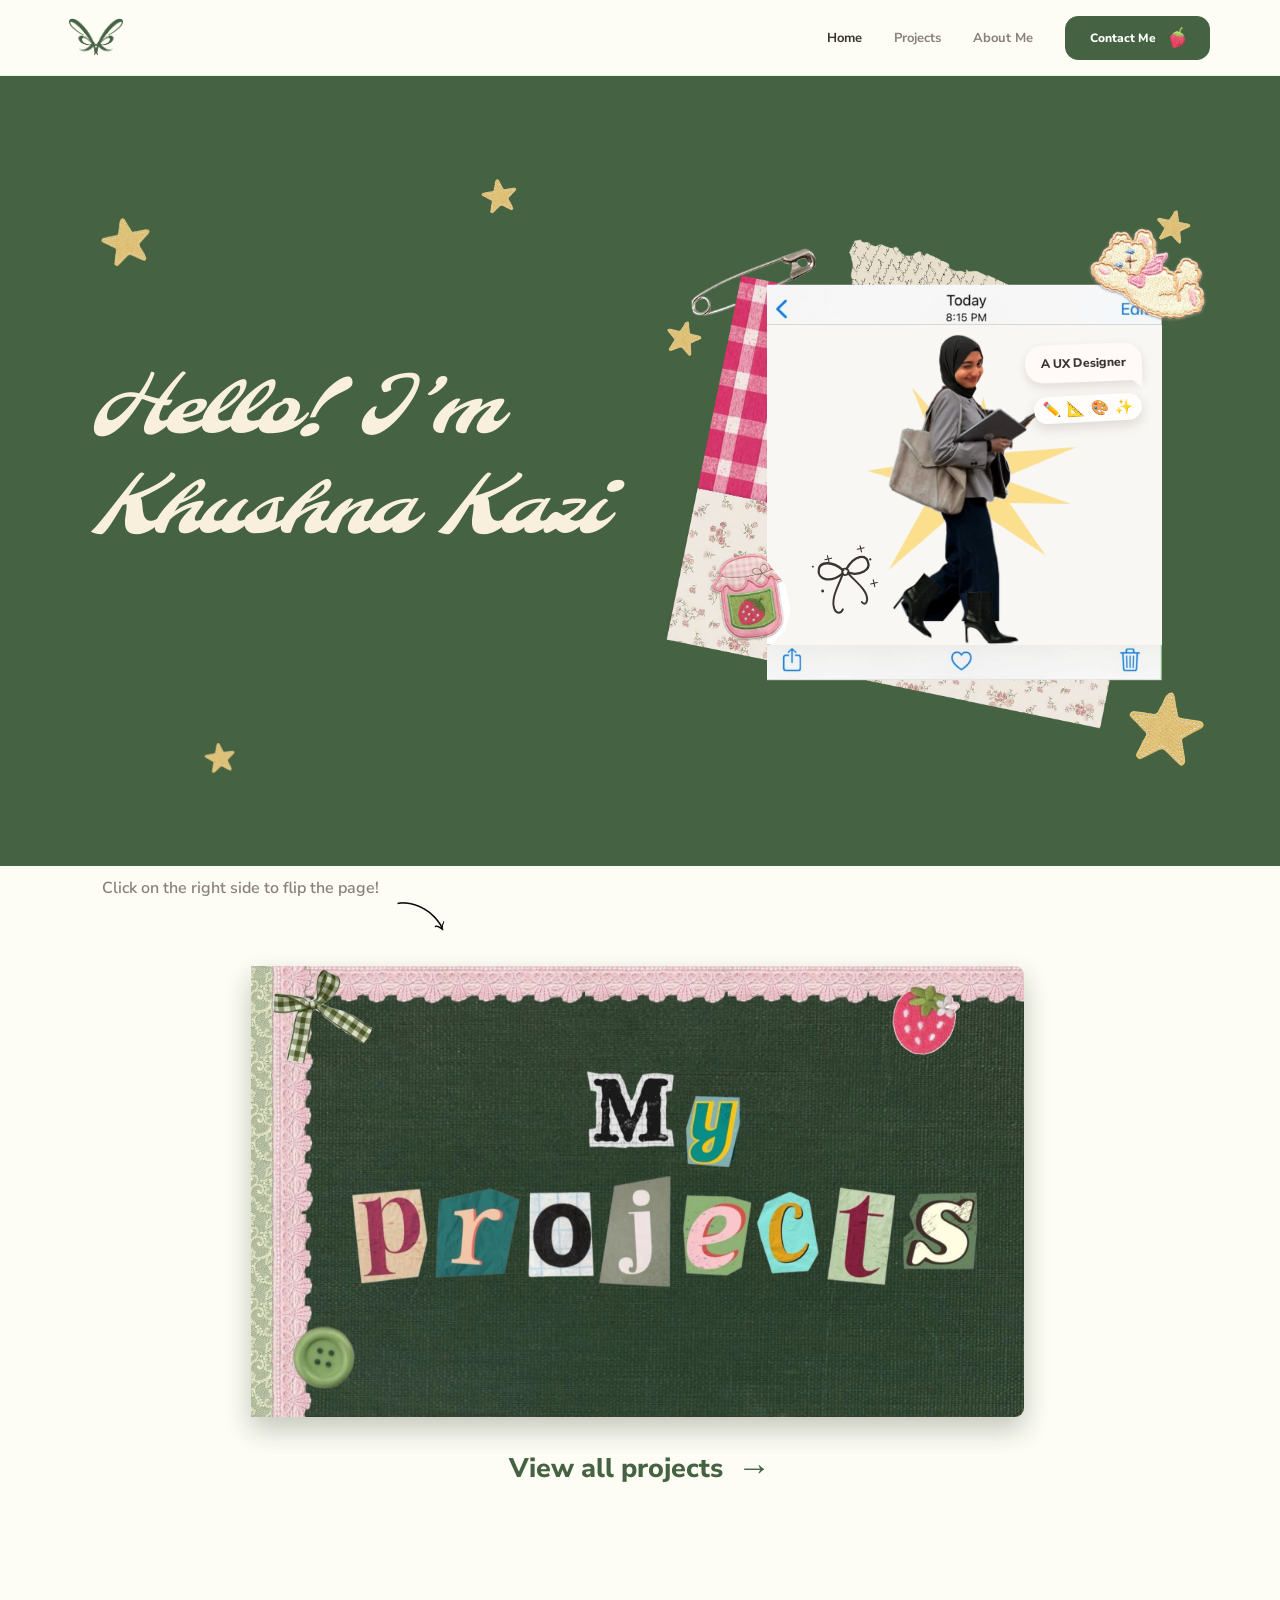
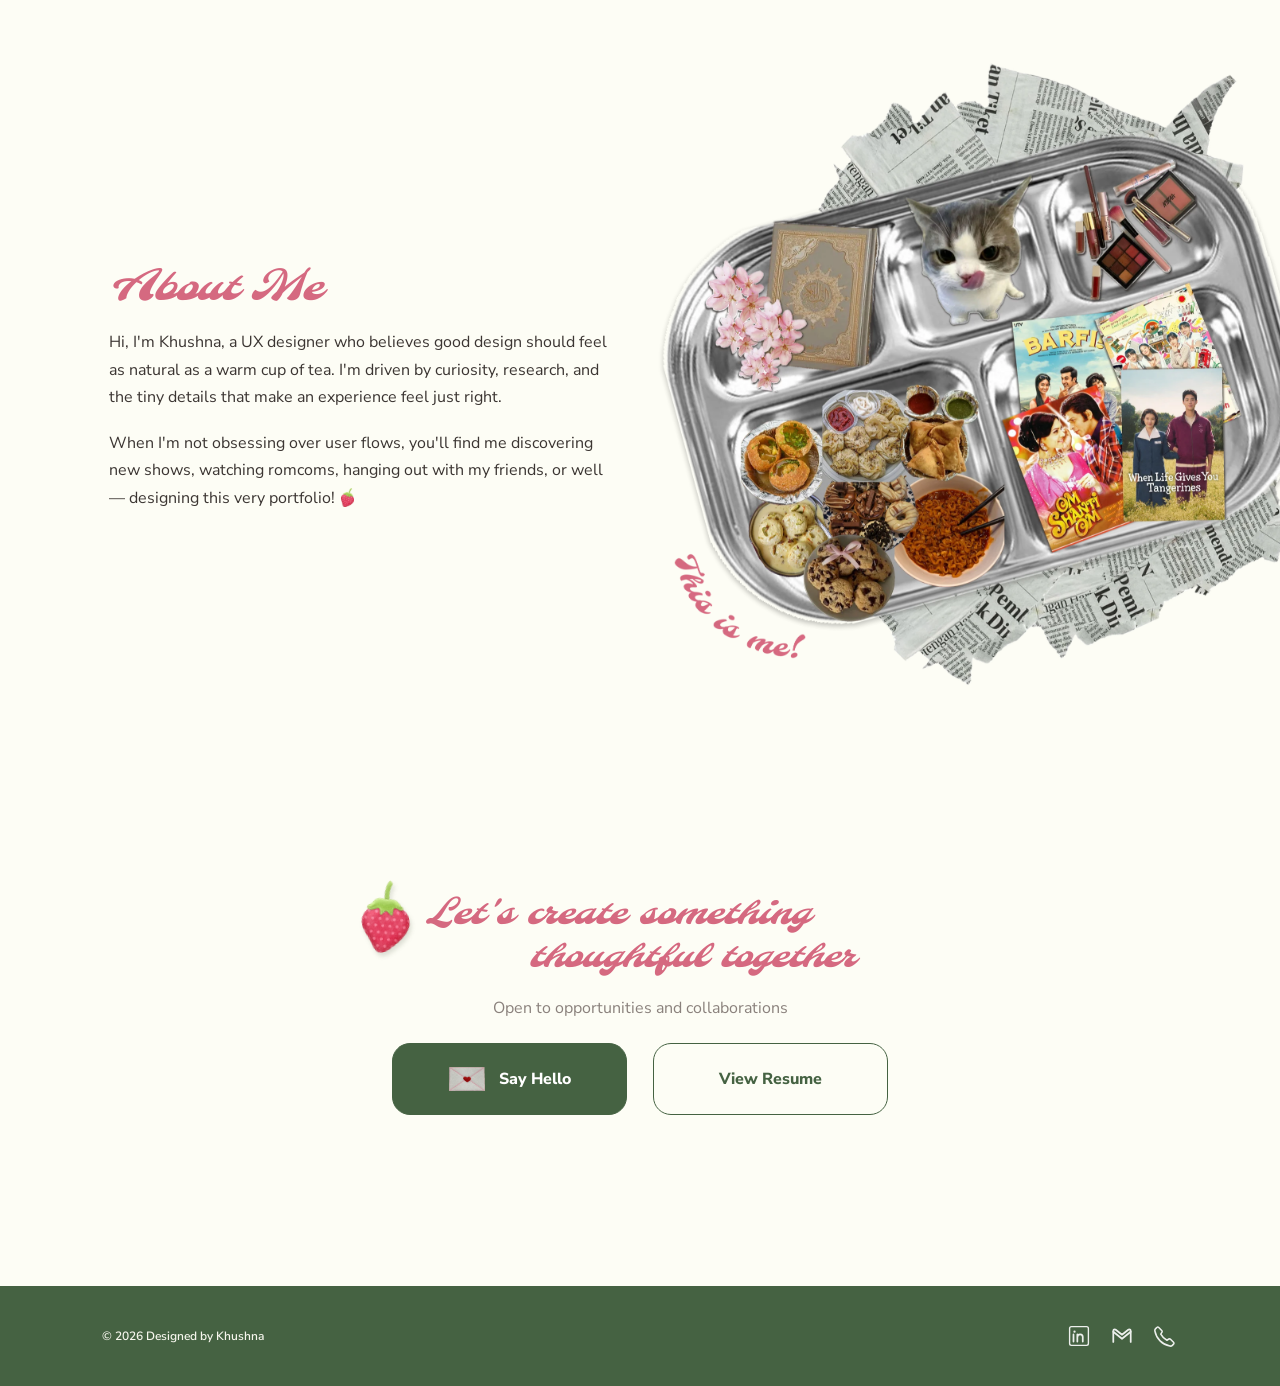
==== commit bfe2406a: "changes" ====
--- a/index.html
+++ b/index.html
@@ -101,9 +101,9 @@
               <img src="Assets/web/svaroots.webp" alt="Scrapbook preview of Svaroots, a sneaker brand shaped by Indian craft" width="2000" height="1166" loading="lazy">
               <a class="case-link" href="svaroots.html" tabindex="-1">Read the case study <span aria-hidden="true">→</span></a>
             </article>
-            <article class="project-page" data-project-page="2" aria-label="Chakli Maker project preview" aria-hidden="true">
-              <img src="Assets/web/chakli.webp" alt="Scrapbook preview of a redesigned traditional chakli maker" width="2000" height="1166" loading="lazy">
-              <a class="case-link" href="chakli.html" tabindex="-1">Read the case study <span aria-hidden="true">→</span></a>
+            <article class="project-page" data-project-page="2" aria-label="Modest Fashion project preview" aria-hidden="true">
+              <img src="Assets/web/modest-fashion.webp" alt="Scrapbook preview of the AI-Assisted Modest Fashion Discovery research and concept" width="2400" height="1400" loading="lazy">
+              <a class="case-link" href="modest-fashion.html" tabindex="-1">Read the case study <span aria-hidden="true">→</span></a>
             </article>
             <button class="book-turn book-turn-next" type="button" data-book-next aria-label="Flip to the next project"><span aria-hidden="true">→</span></button>
           </div>
@@ -137,12 +137,12 @@
             </div>
           </article>
           <article class="project-card">
-            <div class="project-card-image"><img src="Assets/chakli_cover.webp" alt="Traditional chakli maker redesign sketchbook" width="1280" height="720" loading="lazy"></div>
+            <div class="project-card-image"><img src="Assets/modest-fashion-cover.webp" alt="Finding modest clothes should feel easier: a visual search journey connecting clothing preferences, nearby stores and online options" width="1448" height="1086" loading="lazy"></div>
             <div class="project-card-body">
-              <p class="project-card-kicker">Ergonomics &amp; Product Design · Team of 4</p>
-              <h3>Redesigning the Traditional Chakli Maker</h3>
-              <p class="project-card-summary">Redesigning the traditional chakli maker to improve comfort, usability and everyday cooking experiences.</p>
-              <a class="project-card-link" href="chakli.html" aria-label="Read the Chakli Maker case study">Read the case study <span aria-hidden="true">→</span></a>
+              <p class="project-card-kicker">UX Research &amp; Concept · In Progress</p>
+              <h3>AI-Assisted Modest Fashion Discovery</h3>
+              <p class="project-card-summary">An agentic AI experience design concept to help shoppers discover contemporary modest tops across nearby stores and online platforms.</p>
+              <a class="project-card-link" href="modest-fashion.html" aria-label="Read the modest fashion case study">Read the case study <span aria-hidden="true">→</span></a>
             </div>
           </article>
         </div>
